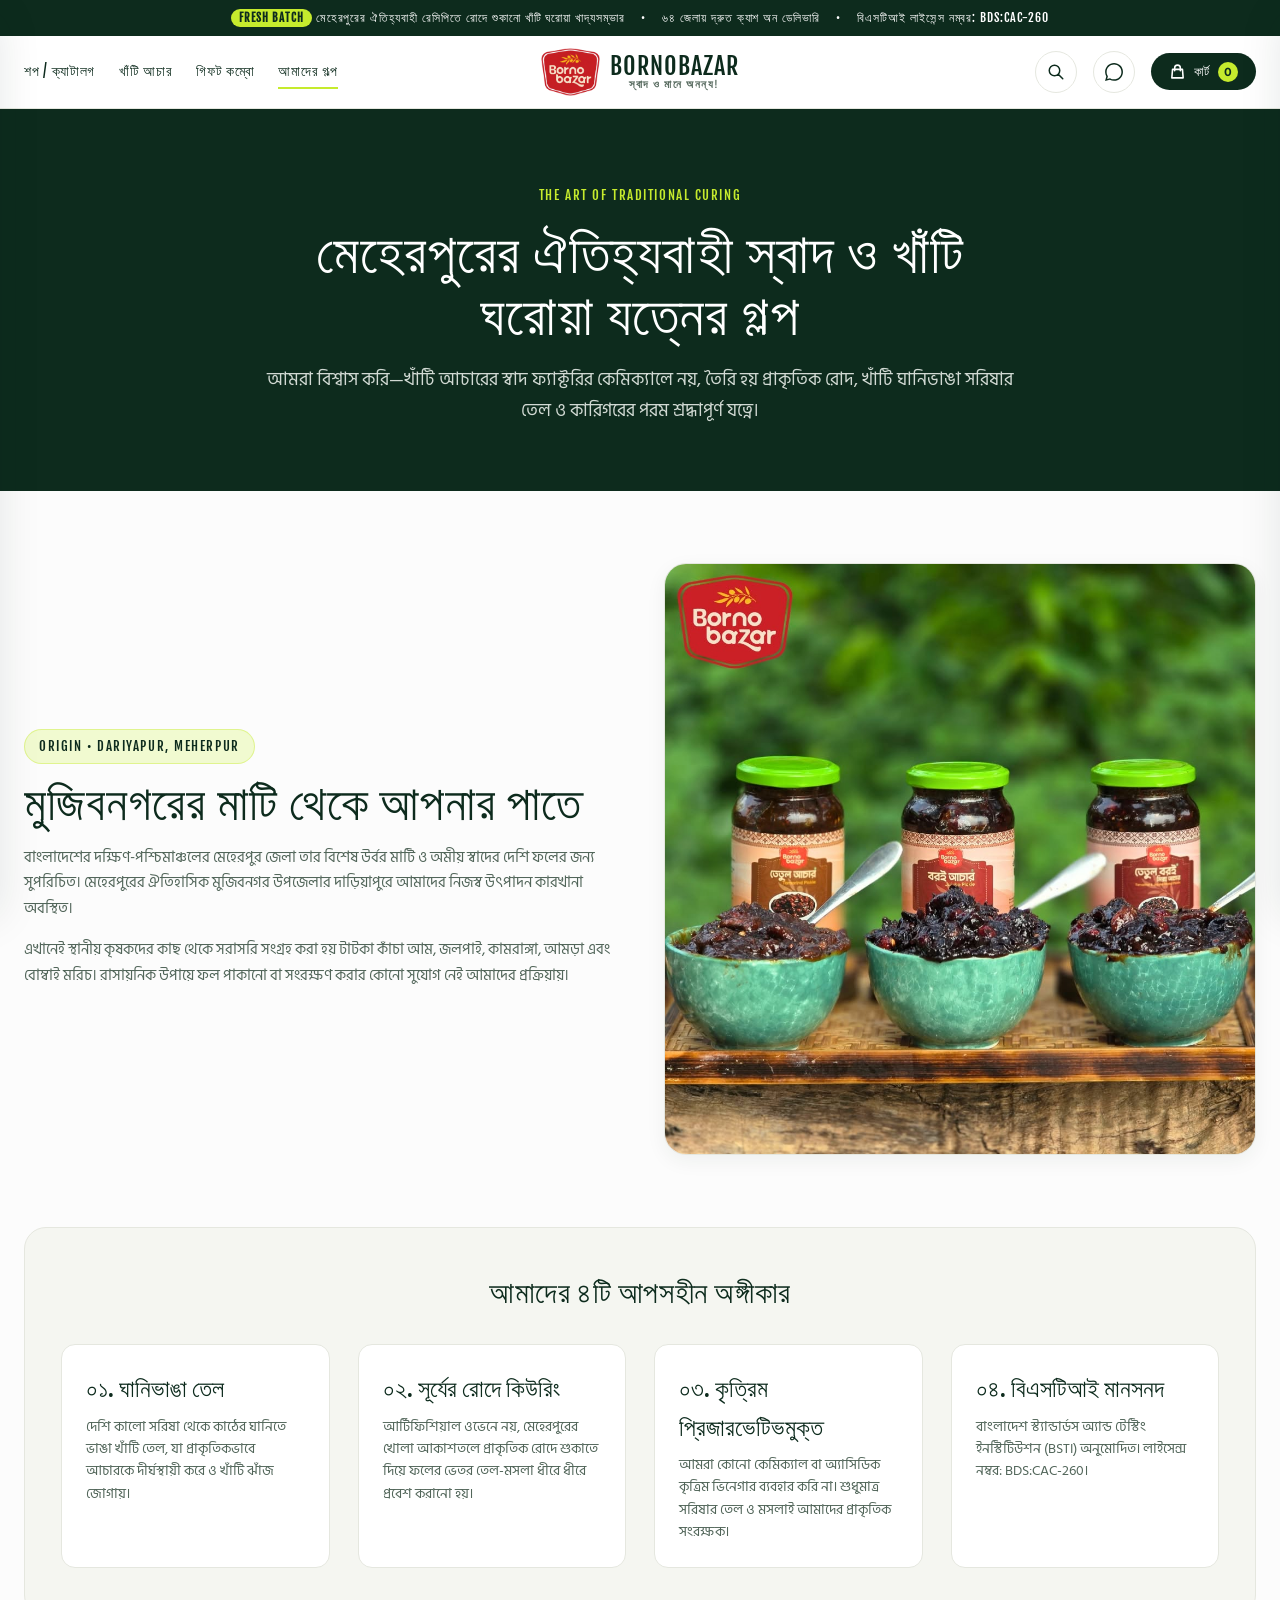
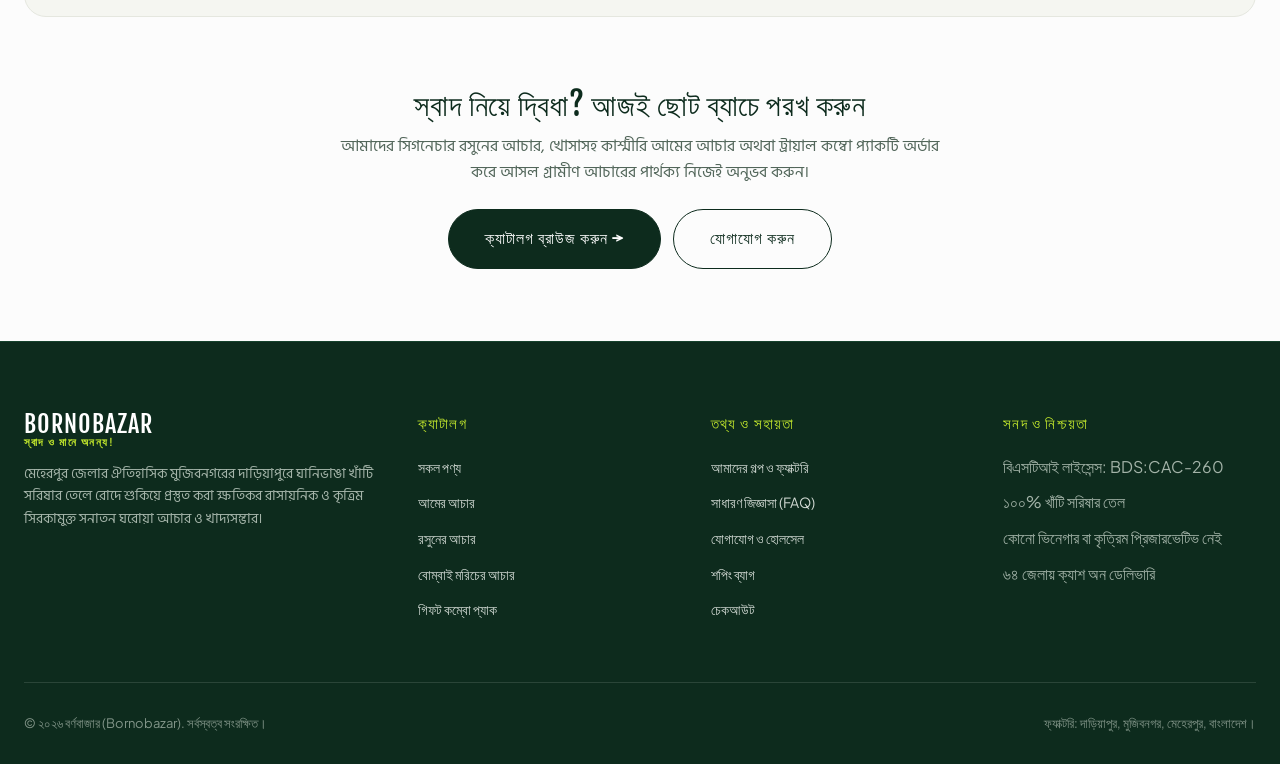
==== about.html @ 0d272511 "Initial release of Bornobazar Minimalist Luxury Brand (Fishtown Pickles aesthetic)" ====
<!DOCTYPE html>
<html lang="bn-BD">
<head>
  <meta charset="UTF-8">
  <meta name="viewport" content="width=device-width, initial-scale=1.0, viewport-fit=cover">
  <title>আমাদের গল্প ও ফ্যাক্টরি — BORNOBAZAR (বর্ণবাজার) Minimal</title>
  <meta name="description" content="মেহেরপুর জেলার ঐতিহাসিক দাড়িয়াপুরে ঘানিভাঙা খাঁটি সরিষার তেলে রোদে শুকানো ঐতিহ্যবাহী ঘরোয়া আচার ও খাদ্যসম্ভার তৈরির গল্প।">
  <link rel="icon" href="Logo/bornobazar-logo.png" type="image/png">
  <link rel="stylesheet" href="css/minimal.css?v=1.0">
</head>
<body>

  <!-- Top Announcement Bar -->
  <div class="bb-announcement">
    <div class="bb-container bb-announcement-inner">
      <span><span class="bb-announcement-badge">FRESH BATCH</span> মেহেরপুরের ঐতিহ্যবাহী রেসিপিতে রোদে শুকানো খাঁটি ঘরোয়া খাদ্যসম্ভার</span>
      <span>&bull;</span>
      <span>৬৪ জেলায় দ্রুত ক্যাশ অন ডেলিভারি</span>
      <span>&bull;</span>
      <span>বিএসটিআই লাইসেন্স নম্বর: BDS:CAC-260</span>
    </div>
  </div>

  <!-- Minimalist Luxury Header -->
  <header class="bb-header">
    <div class="bb-container bb-header-inner">
      <div class="bb-header-left">
        <button type="button" class="bb-header-icon-btn bb-mobile-toggle js-open-mobile-menu" aria-label="মেনু খুলুন">
          <svg width="20" height="20" fill="none" viewBox="0 0 24 24" stroke="currentColor" stroke-width="2"><path stroke-linecap="round" stroke-linejoin="round" d="M4 6h16M4 12h16M4 18h16"/></svg>
        </button>
        <nav class="bb-nav" aria-label="Primary Navigation">
          <a href="shop.html" class="bb-nav-link">শপ / ক্যাটালগ</a>
          <a href="shop.html?cat=আচার" class="bb-nav-link">খাঁটি আচার</a>
          <a href="shop.html?cat=স্পেশাল কম্বো" class="bb-nav-link">গিফট কম্বো</a>
          <a href="about.html" class="bb-nav-link active">আমাদের গল্প</a>
        </nav>
      </div>

      <div class="bb-brand-center">
        <a href="index.html" class="bb-brand-logo" aria-label="বর্ণবাজার হোমপেজ">
          <img src="Logo/bornobazar-logo.png" alt="বর্ণবাজার লোগো">
          <div class="bb-brand-wordmark">
            BORNOBAZAR
            <span>স্বাদ ও মানে অনন্য!</span>
          </div>
        </a>
      </div>

      <div class="bb-header-right">
        <a href="shop.html" class="bb-header-icon-btn" aria-label="সার্চ করুন">
          <svg width="18" height="18" fill="none" viewBox="0 0 24 24" stroke="currentColor" stroke-width="2"><path stroke-linecap="round" stroke-linejoin="round" d="M21 21l-6-6m2-5a7 7 0 11-14 0 7 7 0 0114 0z"/></svg>
        </a>
        <a href="https://wa.me/8801922379382" target="_blank" rel="noopener" class="bb-header-icon-btn" aria-label="হোয়াটসঅ্যাপ সাপোর্ট">
          <svg width="18" height="18" fill="currentColor" viewBox="0 0 24 24"><path d="M.057 24l1.687-6.163c-1.041-1.804-1.588-3.849-1.587-5.946.003-6.556 5.338-11.891 11.893-11.891 3.181.001 6.167 1.24 8.413 3.488 2.245 2.248 3.481 5.236 3.48 8.414-.003 6.557-5.338 11.892-11.893 11.892-1.99-.001-3.951-.5-5.688-1.448l-6.305 1.654zm6.597-3.807c1.676.995 3.276 1.591 5.392 1.592 5.448 0 9.886-4.434 9.889-9.885.002-5.462-4.415-9.89-9.881-9.892-5.452 0-9.887 4.434-9.889 9.884-.001 2.225.651 3.891 1.746 5.634l-.999 3.648 3.742-.981z"/></svg>
        </a>
        <button type="button" class="bb-cart-pill-btn js-open-cart" aria-label="শপিং ব্যাগ">
          <svg width="17" height="17" fill="none" viewBox="0 0 24 24" stroke="currentColor" stroke-width="2.2"><path stroke-linecap="round" stroke-linejoin="round" d="M16 11V7a4 4 0 00-8 0v4M5 9h14l1 12H4L5 9z"/></svg>
          <span>কার্ট</span>
          <span class="bb-cart-count-badge">0</span>
        </button>
      </div>
    </div>
  </header>

  <!-- Editorial Hero Section -->
  <section style="background: var(--bb-forest); color: #FFFFFF; padding: 72px 0 64px;">
    <div class="bb-container" style="max-width: 800px; text-align: center;">
      <span style="font-family: var(--font-display); font-size: 13px; color: var(--bb-lime); letter-spacing: 0.12em; text-transform: uppercase;">
        THE ART OF TRADITIONAL CURING
      </span>
      <h1 class="h1" style="color: #FFFFFF; margin: 16px 0 20px; font-size: clamp(34px, 5vw, 56px);">
        মেহেরপুরের ঐতিহ্যবাহী স্বাদ ও খাঁটি ঘরোয়া যত্নের গল্প
      </h1>
      <p style="font-family: var(--font-bn); font-size: 18px; line-height: 1.7; color: #D1D9D3;">
        আমরা বিশ্বাস করি—খাঁটি আচারের স্বাদ ফ্যাক্টরির কেমিক্যালে নয়, তৈরি হয় প্রাকৃতিক রোদ, খাঁটি ঘানিভাঙা সরিষার তেল ও কারিগরের পরম শ্রদ্ধাপূর্ণ যত্নে।
      </p>
    </div>
  </section>

  <!-- Story Bento Section -->
  <section style="padding: 72px 0;">
    <div class="bb-container">
      
      <div style="display: grid; grid-template-columns: 1fr 1fr; gap: 48px; align-items: center; margin-bottom: 72px;" class="bb-about-grid">
        <div>
          <span class="section-label">ORIGIN &bull; DARIYAPUR, MEHERPUR</span>
          <h2 class="h2" style="margin-bottom: 16px;">মুজিবনগরের মাটি থেকে আপনার পাতে</h2>
          <p style="font-family: var(--font-bn); font-size: 15px; color: var(--bb-text-muted); line-height: 1.7; margin-bottom: 16px;">
            বাংলাদেশের দক্ষিণ-পশ্চিমাঞ্চলের মেহেরপুর জেলা তার বিশেষ উর্বর মাটি ও অমীয় স্বাদের দেশি ফলের জন্য সুপরিচিত। মেহেরপুরের ঐতিহাসিক মুজিবনগর উপজেলার দাড়িয়াপুরে আমাদের নিজস্ব উৎপাদন কারখানা অবস্থিত।
          </p>
          <p style="font-family: var(--font-bn); font-size: 15px; color: var(--bb-text-muted); line-height: 1.7;">
            এখানেই স্থানীয় কৃষকদের কাছ থেকে সরাসরি সংগ্রহ করা হয় টাটকা কাঁচা আম, জলপাই, কামরাঙ্গা, আমড়া এবং বোম্বাই মরিচ। রাসায়নিক উপায়ে ফল পাকানো বা সংরক্ষণ করার কোনো সুযোগ নেই আমাদের প্রক্রিয়ায়।
          </p>
        </div>
        <div>
          <img src="All images/724500930_995387276435925_6032589404291467890_n.jpg" alt="বর্ণবাজার আচার প্যাকেজিং" style="width: 100%; border-radius: var(--radius-card); border: 1px solid var(--bb-border); box-shadow: var(--shadow-md);">
        </div>
      </div>

      <!-- Core Pillars of Quality -->
      <div style="background: var(--bb-surface-muted); border: 1px solid var(--bb-border); border-radius: var(--radius-card); padding: 48px 36px; margin-bottom: 72px;">
        <h2 class="h3" style="text-align: center; margin-bottom: 36px;">আমাদের ৪টি আপসহীন অঙ্গীকার</h2>
        
        <div style="display: grid; grid-template-columns: repeat(auto-fit, minmax(220px, 1fr)); gap: 28px;">
          <div style="background: #FFFFFF; border: 1px solid var(--bb-border); border-radius: var(--radius-md); padding: 24px;">
            <div style="font-family: var(--font-display); font-size: 24px; color: var(--bb-forest); margin-bottom: 8px;">০১. ঘানিভাঙা তেল</div>
            <p style="font-family: var(--font-bn); font-size: 14px; color: var(--bb-text-muted); line-height: 1.6;">দেশি কালো সরিষা থেকে কাঠের ঘানিতে ভাঙা খাঁটি তেল, যা প্রাকৃতিকভাবে আচারকে দীর্ঘস্থায়ী করে ও খাঁটি ঝাঁজ জোগায়।</p>
          </div>

          <div style="background: #FFFFFF; border: 1px solid var(--bb-border); border-radius: var(--radius-md); padding: 24px;">
            <div style="font-family: var(--font-display); font-size: 24px; color: var(--bb-forest); margin-bottom: 8px;">০২. সূর্যের রোদে কিউরিং</div>
            <p style="font-family: var(--font-bn); font-size: 14px; color: var(--bb-text-muted); line-height: 1.6;">আর্টিফিশিয়াল ওভেনে নয়, মেহেরপুরের খোলা আকাশতলে প্রাকৃতিক রোদে শুকাতে দিয়ে ফলের ভেতর তেল-মসলা ধীরে ধীরে প্রবেশ করানো হয়।</p>
          </div>

          <div style="background: #FFFFFF; border: 1px solid var(--bb-border); border-radius: var(--radius-md); padding: 24px;">
            <div style="font-family: var(--font-display); font-size: 24px; color: var(--bb-forest); margin-bottom: 8px;">০৩. কৃত্রিম প্রিজারভেটিভমুক্ত</div>
            <p style="font-family: var(--font-bn); font-size: 14px; color: var(--bb-text-muted); line-height: 1.6;">আমরা কোনো কেমিক্যাল বা অ্যাসিডিক কৃত্রিম ভিনেগার ব্যবহার করি না। শুধুমাত্র সরিষার তেল ও মসলাই আমাদের প্রাকৃতিক সংরক্ষক।</p>
          </div>

          <div style="background: #FFFFFF; border: 1px solid var(--bb-border); border-radius: var(--radius-md); padding: 24px;">
            <div style="font-family: var(--font-display); font-size: 24px; color: var(--bb-forest); margin-bottom: 8px;">০৪. বিএসটিআই মানসনদ</div>
            <p style="font-family: var(--font-bn); font-size: 14px; color: var(--bb-text-muted); line-height: 1.6;">বাংলাদেশ স্ট্যান্ডার্ডস অ্যান্ড টেস্টিং ইনস্টিটিউশন (BSTI) অনুমোদিত। লাইসেন্স নম্বর: BDS:CAC-260।</p>
          </div>
        </div>
      </div>

      <!-- Factory & Team CTA -->
      <div style="text-align: center; max-width: 600px; margin: 0 auto;">
        <h2 class="h3" style="margin-bottom: 12px;">স্বাদ নিয়ে দ্বিধা? আজই ছোট ব্যাচে পরখ করুন</h2>
        <p style="font-family: var(--font-bn); color: var(--bb-text-muted); font-size: 16px; margin-bottom: 24px;">
          আমাদের সিগনেচার রসুনের আচার, খোসাসহ কাশ্মীরি আমের আচার অথবা ট্রায়াল কম্বো প্যাকটি অর্ডার করে আসল গ্রামীণ আচারের পার্থক্য নিজেই অনুভব করুন।
        </p>
        <div style="display: flex; gap: 12px; justify-content: center; flex-wrap: wrap;">
          <a href="shop.html" class="btn-pill btn-forest btn-lg">ক্যাটালগ ব্রাউজ করুন &rarr;</a>
          <a href="contact.html" class="btn-pill btn-outline btn-lg">যোগাযোগ করুন</a>
        </div>
      </div>

    </div>
  </section>

  <!-- Footer -->
  <footer class="bb-footer">
    <div class="bb-container">
      <div class="bb-footer-grid">
        <div class="bb-footer-brand">
          <div class="bb-brand-wordmark" style="font-size: 24px; color: #FFFFFF;">
            BORNOBAZAR
            <span style="color: var(--bb-lime);">স্বাদ ও মানে অনন্য!</span>
          </div>
          <p class="bb-footer-desc">
            মেহেরপুর জেলার ঐতিহাসিক মুজিবনগরের দাড়িয়াপুরে ঘানিভাঙা খাঁটি সরিষার তেলে রোদে শুকিয়ে প্রস্তুত করা ক্ষতিকর রাসায়নিক ও কৃত্রিম সিরকামুক্ত সনাতন ঘরোয়া আচার ও খাদ্যসম্ভার।
          </p>
        </div>

        <div>
          <div class="bb-footer-col-title">ক্যাটালগ</div>
          <ul class="bb-footer-links">
            <li><a href="shop.html">সকল পণ্য</a></li>
            <li><a href="shop.html?cat=আচার">আমের আচার</a></li>
            <li><a href="shop.html?cat=আচার">রসুনের আচার</a></li>
            <li><a href="shop.html?cat=আচার">বোম্বাই মরিচের আচার</a></li>
            <li><a href="shop.html?cat=স্পেশাল কম্বো">গিফট কম্বো প্যাক</a></li>
          </ul>
        </div>

        <div>
          <div class="bb-footer-col-title">তথ্য ও সহায়তা</div>
          <ul class="bb-footer-links">
            <li><a href="about.html">আমাদের গল্প ও ফ্যাক্টরি</a></li>
            <li><a href="faq.html">সাধারণ জিজ্ঞাসা (FAQ)</a></li>
            <li><a href="contact.html">যোগাযোগ ও হোলসেল</a></li>
            <li><a href="cart.html">শপিং ব্যাগ</a></li>
            <li><a href="checkout.html">চেকআউট</a></li>
          </ul>
        </div>

        <div>
          <div class="bb-footer-col-title">সনদ ও নিশ্চয়তা</div>
          <ul class="bb-footer-links">
            <li><span style="color: #A3B3A8;">বিএসটিআই লাইসেন্স: BDS:CAC-260</span></li>
            <li><span style="color: #A3B3A8;">১০০% খাঁটি সরিষার তেল</span></li>
            <li><span style="color: #A3B3A8;">কোনো ভিনেগার বা কৃত্রিম প্রিজারভেটিভ নেই</span></li>
            <li><span style="color: #A3B3A8;">৬৪ জেলায় ক্যাশ অন ডেলিভারি</span></li>
          </ul>
        </div>
      </div>

      <div class="bb-footer-bottom">
        <div>&copy; ২০২৬ বর্ণবাজার (Bornobazar). সর্বস্বত্ব সংরক্ষিত।</div>
        <div>ফ্যাক্টরি: দাড়িয়াপুর, মুজিবনগর, মেহেরপুর, বাংলাদেশ।</div>
      </div>
    </div>
  </footer>

  <!-- Slide-In Cart Drawer & Backdrop -->
  <div class="bb-drawer-backdrop" id="drawer-backdrop"></div>
  <aside class="bb-cart-drawer" id="cart-drawer" aria-label="Shopping Cart Drawer">
    <div class="bb-drawer-header">
      <div class="bb-drawer-title">আপনার শপিং ব্যাগ</div>
      <button type="button" class="bb-drawer-close js-close-cart" aria-label="ব্যাগ বন্ধ করুন">
        <svg width="18" height="18" fill="none" viewBox="0 0 24 24" stroke="currentColor" stroke-width="2"><path stroke-linecap="round" stroke-linejoin="round" d="M6 18L18 6M6 6l12 12"/></svg>
      </button>
    </div>
    <div class="bb-drawer-free-shipping">
      <div id="drawer-free-ship-text">আর মাত্র <strong>৳৯৯৯</strong> টাকার অর্ডার করলেই <strong>ফ্রি ডেলিভারি</strong>!</div>
      <div class="bb-free-ship-bar">
        <div class="bb-free-ship-fill" id="drawer-free-ship-fill"></div>
      </div>
    </div>
    <div class="bb-drawer-body" id="cart-drawer-body"></div>
    <div class="bb-drawer-footer">
      <div class="bb-drawer-subtotal-row">
        <span class="bb-drawer-subtotal-label">সাবটোটাল</span>
        <span class="bb-drawer-subtotal-val" id="drawer-subtotal-val">৳০</span>
      </div>
      <div style="display: flex; gap: 8px;">
        <a href="cart.html" class="btn-pill btn-outline btn-full" style="padding: 12px 14px; font-size: 13px;">কার্ট পেজ</a>
        <a href="checkout.html" class="btn-pill btn-lime btn-full" style="padding: 12px 14px; font-size: 13px;">চেকআউট করুন &rarr;</a>
      </div>
    </div>
  </aside>

  <!-- Mobile Navigation Drawer -->
  <aside class="bb-cart-drawer" id="mobile-drawer" style="left: 0; right: auto; transform: translateX(-100%);">
    <div class="bb-drawer-header">
      <div class="bb-brand-wordmark" style="font-size: 20px;">BORNOBAZAR</div>
      <button type="button" class="bb-drawer-close js-close-mobile-menu" aria-label="মেনু বন্ধ করুন">
        <svg width="18" height="18" fill="none" viewBox="0 0 24 24" stroke="currentColor" stroke-width="2"><path stroke-linecap="round" stroke-linejoin="round" d="M6 18L18 6M6 6l12 12"/></svg>
      </button>
    </div>
    <div style="padding: 24px; display: flex; flex-direction: column; gap: 18px;">
      <a href="index.html" class="bb-nav-link" style="font-size: 16px;">হোমপেজ</a>
      <a href="shop.html" class="bb-nav-link" style="font-size: 16px;">সকল পণ্য (ক্যাটালগ)</a>
      <a href="shop.html?cat=আচার" class="bb-nav-link" style="font-size: 16px;">ঐতিহ্যবাহী আচার</a>
      <a href="shop.html?cat=স্পেশাল কম্বো" class="bb-nav-link" style="font-size: 16px;">গিফট কম্বো প্যাক</a>
      <a href="shop.html?cat=শুটকি ভর্তা" class="bb-nav-link" style="font-size: 16px;">শুটকি ভর্তা</a>
      <a href="about.html" class="bb-nav-link" style="font-size: 16px; font-weight: 700; color: var(--bb-forest);">আমাদের গল্প ও ফ্যাক্টরি</a>
      <a href="faq.html" class="bb-nav-link" style="font-size: 16px;">সাধারণ জিজ্ঞাসা (FAQ)</a>
      <a href="contact.html" class="bb-nav-link" style="font-size: 16px;">যোগাযোগ ও হোলসেল</a>
    </div>
  </aside>

  <!-- Core Scripts -->
  <script src="data/products-data.js?v=1.0"></script>
  <script src="js/minimal.js?v=1.0"></script>
</body>
</html>
---- css/minimal.css ----
/* ==========================================================================
   BORNOBAZAR (বর্ণবাজার) — FISHTOWN MINIMALIST DESIGN SYSTEM
   Artisanal Craft Pickle Aesthetic • High-End • Minimalist • Zero-Clutter
   ========================================================================== */

@import url('https://fonts.googleapis.com/css2?family=Fjalla+One&family=Hind+Siliguri:wght@400;500;600;700&family=Plus+Jakarta+Sans:ital,wght@0,400;0,500;0,600;0,700;0,800;1,400&display=swap');

:root {
  /* Fishtown Luxury Color Palette */
  --bb-forest: #0D2B1D;         /* Deep Forest Spruce Green (Primary) */
  --bb-forest-light: #16422D;   /* Hover State */
  --bb-forest-dark: #071910;    /* Ultra Deep Obsidian Green */
  --bb-lime: #C6EB2D;           /* Fishtown Signature Electric Brine Lime */
  --bb-lime-hover: #B5D920;     /* Lime Hover */
  --bb-lime-soft: #F1FAD0;      /* Subtle Lime Tint for Badges */
  
  --bb-canvas: #FCFCFC;         /* Crisp Canvas Off-White */
  --bb-surface: #FFFFFF;        /* Pure White Card Surface */
  --bb-surface-muted: #F5F6F1;  /* Warm Linen Section Background */
  --bb-border: #E5E7DF;         /* Crisp Hairline Border */
  --bb-border-strong: #0D2B1D;  /* Solid High-Contrast Border */
  
  --bb-text-main: #0D2B1D;      /* Deep Forest Black Text */
  --bb-text-muted: #52665A;     /* Refined Sage Charcoal */
  --bb-text-light: #819488;     /* Light Muted */
  
  /* Typography Tokens */
  --font-display: 'Fjalla One', 'Oswald', sans-serif;
  --font-body: 'Plus Jakarta Sans', -apple-system, BlinkMacSystemFont, sans-serif;
  --font-bn: 'Hind Siliguri', 'Plus Jakarta Sans', sans-serif;
  
  /* Geometry & Radii */
  --radius-pill: 999px;
  --radius-card: 22px;
  --radius-md: 14px;
  --radius-sm: 8px;
  
  /* Shadows */
  --shadow-sm: 0 2px 8px rgba(13, 43, 29, 0.04);
  --shadow-md: 0 6px 20px rgba(13, 43, 29, 0.06);
  --shadow-lg: 0 16px 40px rgba(13, 43, 29, 0.10);
  
  --container-max: 1280px;
}

/* ==========================================================================
   BASE & RESET
   ========================================================================== */
*, *::before, *::after {
  box-sizing: border-box;
  margin: 0;
  padding: 0;
}

html {
  font-size: 16px;
  scroll-behavior: smooth;
  -webkit-text-size-adjust: 100%;
}

body {
  font-family: var(--font-body);
  background-color: var(--bb-canvas);
  color: var(--bb-text-main);
  line-height: 1.6;
  -webkit-font-smoothing: antialiased;
  -moz-osx-font-smoothing: grayscale;
  overflow-x: hidden;
}

a {
  color: inherit;
  text-decoration: none;
  transition: color 0.2s ease, opacity 0.2s ease;
}

img {
  max-width: 100%;
  height: auto;
  display: block;
}

button, input, select, textarea {
  font: inherit;
}

button {
  cursor: pointer;
  border: none;
  background: none;
}

.bb-container {
  width: 100%;
  max-width: var(--container-max);
  margin-left: auto;
  margin-right: auto;
  padding-left: 24px;
  padding-right: 24px;
}

@media (max-width: 640px) {
  .bb-container {
    padding-left: 16px;
    padding-right: 16px;
  }
}

/* ==========================================================================
   TYPOGRAPHY
   ========================================================================== */
.font-display {
  font-family: var(--font-display);
  text-transform: uppercase;
  letter-spacing: 0.03em;
  line-height: 1.05;
}

.font-bn {
  font-family: var(--font-bn);
}

h1, h2, h3, h4, .h1, .h2, .h3, .h4 {
  font-family: var(--font-display);
  text-transform: uppercase;
  color: var(--bb-forest);
  letter-spacing: 0.02em;
  font-weight: 400;
  line-height: 1.1;
}

h1, .h1 { font-size: clamp(2.5rem, 6vw, 4.25rem); }
h2, .h2 { font-size: clamp(2rem, 4.5vw, 3rem); }
h3, .h3 { font-size: clamp(1.4rem, 2.5vw, 1.85rem); }
h4, .h4 { font-size: 1.15rem; }

.section-label {
  display: inline-flex;
  align-items: center;
  gap: 8px;
  font-family: var(--font-display);
  font-size: 13px;
  text-transform: uppercase;
  letter-spacing: 0.12em;
  color: var(--bb-forest);
  background: var(--bb-lime-soft);
  padding: 6px 14px;
  border-radius: var(--radius-pill);
  margin-bottom: 12px;
  border: 1px solid rgba(198, 235, 45, 0.4);
}

.section-header-wrap {
  text-align: center;
  max-width: 680px;
  margin: 0 auto 48px;
}

.section-subtitle {
  font-size: 1.05rem;
  color: var(--bb-text-muted);
  margin-top: 10px;
  font-family: var(--font-bn);
}

/* ==========================================================================
   PILL BUTTONS (FISHTOWN SIGNATURE)
   ========================================================================== */
.btn-pill {
  display: inline-flex;
  align-items: center;
  justify-content: center;
  gap: 8px;
  padding: 13px 28px;
  font-family: var(--font-display);
  font-size: 14px;
  text-transform: uppercase;
  letter-spacing: 0.06em;
  border-radius: var(--radius-pill);
  font-weight: 400;
  transition: all 0.22s cubic-bezier(0.16, 1, 0.3, 1);
  text-align: center;
  white-space: nowrap;
}

.btn-forest {
  background-color: var(--bb-forest);
  color: #FFFFFF;
  border: 1px solid var(--bb-forest);
}

.btn-forest:hover {
  background-color: var(--bb-lime);
  color: var(--bb-forest);
  border-color: var(--bb-lime);
  transform: translateY(-2px);
}

.btn-lime {
  background-color: var(--bb-lime);
  color: var(--bb-forest);
  border: 1px solid var(--bb-lime);
  font-weight: 700;
}

.btn-lime:hover {
  background-color: var(--bb-forest);
  color: #FFFFFF;
  border-color: var(--bb-forest);
  transform: translateY(-2px);
}

.btn-outline {
  background-color: transparent;
  color: var(--bb-forest);
  border: 1.5px solid var(--bb-forest);
}

.btn-outline:hover {
  background-color: var(--bb-forest);
  color: #FFFFFF;
  transform: translateY(-2px);
}

.btn-sm {
  padding: 9px 18px;
  font-size: 12px;
}

.btn-lg {
  padding: 16px 36px;
  font-size: 16px;
}

.btn-full {
  width: 100%;
}

/* ==========================================================================
   TOP ANNOUNCEMENT BAR
   ========================================================================== */
.bb-announcement {
  background-color: var(--bb-forest);
  color: #FFFFFF;
  padding: 8px 16px;
  font-size: 12px;
  font-family: var(--font-display);
  text-transform: uppercase;
  letter-spacing: 0.08em;
  overflow: hidden;
}

.bb-announcement-inner {
  display: flex;
  align-items: center;
  justify-content: center;
  gap: 16px;
  flex-wrap: wrap;
  text-align: center;
}

.bb-announcement-badge {
  background: var(--bb-lime);
  color: var(--bb-forest);
  padding: 2px 8px;
  border-radius: var(--radius-pill);
  font-weight: 700;
  font-size: 11px;
}

/* ==========================================================================
   MINIMALIST HEADER & NAVIGATION
   ========================================================================== */
.bb-header {
  position: sticky;
  top: 0;
  background-color: rgba(255, 255, 255, 0.95);
  backdrop-filter: blur(12px);
  -webkit-backdrop-filter: blur(12px);
  border-bottom: 1px solid var(--bb-border);
  z-index: 990;
  transition: all 0.25s ease;
}

.bb-header-inner {
  display: flex;
  align-items: center;
  justify-content: space-between;
  height: 72px;
}

.bb-header-left {
  display: flex;
  align-items: center;
  gap: 28px;
  flex: 1;
}

.bb-nav {
  display: flex;
  align-items: center;
  gap: 24px;
}

.bb-nav-link {
  font-family: var(--font-display);
  font-size: 14px;
  text-transform: uppercase;
  letter-spacing: 0.05em;
  color: var(--bb-forest);
  font-weight: 400;
  position: relative;
  padding: 6px 0;
}

.bb-nav-link::after {
  content: '';
  position: absolute;
  bottom: 0;
  left: 0;
  width: 0;
  height: 2px;
  background-color: var(--bb-lime);
  transition: width 0.2s ease;
}

.bb-nav-link:hover::after,
.bb-nav-link.active::after {
  width: 100%;
}

.bb-brand-center {
  display: flex;
  align-items: center;
  justify-content: center;
  flex: 1;
  text-align: center;
}

.bb-brand-logo {
  display: inline-flex;
  align-items: center;
  gap: 10px;
}

.bb-brand-logo img {
  height: 48px;
  width: auto;
  object-fit: contain;
}

.bb-brand-wordmark {
  font-family: var(--font-display);
  font-size: 24px;
  text-transform: uppercase;
  letter-spacing: 0.04em;
  color: var(--bb-forest);
  line-height: 1;
}

.bb-brand-wordmark span {
  display: block;
  font-size: 11px;
  font-family: var(--font-body);
  letter-spacing: 0.14em;
  color: var(--bb-text-muted);
  font-weight: 600;
}

.bb-header-right {
  display: flex;
  align-items: center;
  justify-content: flex-end;
  gap: 16px;
  flex: 1;
}

.bb-header-icon-btn {
  display: inline-flex;
  align-items: center;
  justify-content: center;
  width: 42px;
  height: 42px;
  border-radius: var(--radius-pill);
  border: 1px solid var(--bb-border);
  color: var(--bb-forest);
  transition: all 0.2s ease;
  background: var(--bb-surface);
}

.bb-header-icon-btn:hover {
  background: var(--bb-surface-muted);
  border-color: var(--bb-forest);
}

.bb-cart-pill-btn {
  display: inline-flex;
  align-items: center;
  gap: 8px;
  background-color: var(--bb-forest);
  color: #FFFFFF;
  padding: 8px 18px;
  border-radius: var(--radius-pill);
  font-family: var(--font-display);
  font-size: 13px;
  text-transform: uppercase;
  letter-spacing: 0.05em;
  transition: all 0.2s ease;
}

.bb-cart-pill-btn:hover {
  background-color: var(--bb-lime);
  color: var(--bb-forest);
}

.bb-cart-count-badge {
  background-color: var(--bb-lime);
  color: var(--bb-forest);
  width: 20px;
  height: 20px;
  border-radius: 50%;
  display: inline-flex;
  align-items: center;
  justify-content: center;
  font-size: 11px;
  font-weight: 800;
  font-family: var(--font-body);
}

.bb-cart-pill-btn:hover .bb-cart-count-badge {
  background-color: var(--bb-forest);
  color: #FFFFFF;
}

.bb-mobile-toggle {
  display: none;
}

@media (max-width: 900px) {
  .bb-nav {
    display: none;
  }
  .bb-mobile-toggle {
    display: inline-flex;
  }
  .bb-brand-center {
    justify-content: flex-start;
    flex: 2;
  }
}

/* ==========================================================================
   HERO SECTION (FISHTOWN EDITORIAL)
   ========================================================================== */
.bb-hero {
  padding: 60px 0 80px;
  background-color: var(--bb-canvas);
  position: relative;
  border-bottom: 1px solid var(--bb-border);
}

.bb-hero-grid {
  display: grid;
  grid-template-columns: 1.15fr 0.85fr;
  gap: 48px;
  align-items: center;
}

.bb-hero-tagline {
  display: inline-flex;
  align-items: center;
  gap: 8px;
  font-family: var(--font-display);
  font-size: 13px;
  text-transform: uppercase;
  letter-spacing: 0.1em;
  color: var(--bb-forest);
  background: var(--bb-lime);
  padding: 6px 14px;
  border-radius: var(--radius-pill);
  margin-bottom: 20px;
  font-weight: 700;
}

.bb-hero-title {
  margin-bottom: 20px;
  line-height: 1.02;
}

.bb-hero-desc {
  font-size: 1.15rem;
  color: var(--bb-text-muted);
  font-family: var(--font-bn);
  line-height: 1.65;
  margin-bottom: 32px;
  max-width: 540px;
}

.bb-hero-ctas {
  display: flex;
  align-items: center;
  gap: 14px;
  flex-wrap: wrap;
  margin-bottom: 32px;
}

.bb-hero-proof {
  display: flex;
  align-items: center;
  gap: 20px;
  padding-top: 24px;
  border-top: 1px solid var(--bb-border);
}

.bb-hero-proof-item {
  display: flex;
  align-items: center;
  gap: 8px;
  font-size: 13px;
  font-weight: 600;
  color: var(--bb-forest);
}

.bb-hero-proof-item svg {
  color: #15803D;
  flex-shrink: 0;
}

.bb-hero-visual {
  position: relative;
}

.bb-hero-card {
  background: var(--bb-surface-muted);
  border-radius: 28px;
  padding: 36px;
  text-align: center;
  border: 1px solid var(--bb-border);
  position: relative;
  overflow: hidden;
}

.bb-hero-card img {
  max-height: 440px;
  width: auto;
  margin: 0 auto;
  object-fit: contain;
  filter: drop-shadow(0 20px 30px rgba(13, 43, 29, 0.15));
  transition: transform 0.35s ease;
}

.bb-hero-card:hover img {
  transform: scale(1.03);
}

.bb-hero-float-badge {
  position: absolute;
  bottom: 24px;
  left: 24px;
  background: #FFFFFF;
  border: 1px solid var(--bb-border);
  border-radius: var(--radius-pill);
  padding: 8px 18px;
  font-family: var(--font-display);
  font-size: 12px;
  text-transform: uppercase;
  color: var(--bb-forest);
  letter-spacing: 0.05em;
  box-shadow: var(--shadow-md);
  display: flex;
  align-items: center;
  gap: 6px;
}

.bb-hero-float-badge .dot {
  width: 8px;
  height: 8px;
  border-radius: 50%;
  background-color: var(--bb-lime);
}

@media (max-width: 900px) {
  .bb-hero-grid {
    grid-template-columns: 1fr;
    gap: 36px;
  }
  .bb-hero {
    padding: 40px 0 60px;
  }
}

/* ==========================================================================
   BRAND PILLARS (THE 4 CRITICAL VALUES)
   ========================================================================== */
.bb-pillars {
  padding: 48px 0;
  background-color: #FFFFFF;
  border-bottom: 1px solid var(--bb-border);
}

.bb-pillars-grid {
  display: grid;
  grid-template-columns: repeat(4, 1fr);
  gap: 24px;
}

.bb-pillar-card {
  padding: 24px 20px;
  border-radius: var(--radius-card);
  background: var(--bb-surface-muted);
  border: 1px solid var(--bb-border);
  transition: all 0.25s ease;
}

.bb-pillar-card:hover {
  border-color: var(--bb-forest);
  transform: translateY(-3px);
  box-shadow: var(--shadow-sm);
}

.bb-pillar-icon {
  width: 44px;
  height: 44px;
  border-radius: var(--radius-pill);
  background: var(--bb-lime);
  color: var(--bb-forest);
  display: inline-flex;
  align-items: center;
  justify-content: center;
  margin-bottom: 14px;
}

.bb-pillar-title {
  font-family: var(--font-display);
  font-size: 17px;
  text-transform: uppercase;
  color: var(--bb-forest);
  margin-bottom: 6px;
  letter-spacing: 0.03em;
}

.bb-pillar-desc {
  font-size: 13.5px;
  color: var(--bb-text-muted);
  font-family: var(--font-bn);
  line-height: 1.5;
}

@media (max-width: 992px) {
  .bb-pillars-grid {
    grid-template-columns: repeat(2, 1fr);
    gap: 16px;
  }
}

@media (max-width: 560px) {
  .bb-pillars-grid {
    grid-template-columns: 1fr;
    gap: 12px;
  }
}

/* ==========================================================================
   PRODUCT CATALOG & MINIMAL FILTER BAR
   ========================================================================== */
.bb-products-section {
  padding: 80px 0;
  background-color: var(--bb-canvas);
}

.bb-filter-bar {
  display: flex;
  align-items: center;
  justify-content: center;
  gap: 10px;
  flex-wrap: wrap;
  margin-bottom: 40px;
}

.bb-filter-pill {
  padding: 9px 22px;
  border-radius: var(--radius-pill);
  font-family: var(--font-display);
  font-size: 13px;
  text-transform: uppercase;
  letter-spacing: 0.05em;
  background: #FFFFFF;
  border: 1.5px solid var(--bb-border);
  color: var(--bb-forest);
  transition: all 0.2s ease;
  cursor: pointer;
}

.bb-filter-pill:hover,
.bb-filter-pill.active {
  background: var(--bb-forest);
  color: #FFFFFF;
  border-color: var(--bb-forest);
}

.bb-products-grid {
  display: grid;
  grid-template-columns: repeat(4, 1fr);
  gap: 24px;
}

@media (max-width: 1100px) {
  .bb-products-grid {
    grid-template-columns: repeat(3, 1fr);
  }
}

@media (max-width: 768px) {
  .bb-products-grid {
    grid-template-columns: repeat(2, 1fr);
    gap: 14px;
  }
}

@media (max-width: 480px) {
  .bb-products-grid {
    grid-template-columns: 1fr;
    gap: 16px;
  }
}

/* Minimal Luxury Product Card */
.bb-product-card {
  background: var(--bb-surface);
  border: 1px solid var(--bb-border);
  border-radius: var(--radius-card);
  overflow: hidden;
  display: flex;
  flex-direction: column;
  transition: all 0.28s cubic-bezier(0.16, 1, 0.3, 1);
  position: relative;
}

.bb-product-card:hover {
  transform: translateY(-4px);
  box-shadow: var(--shadow-md);
  border-color: var(--bb-forest);
}

.bb-card-media {
  position: relative;
  background: var(--bb-surface-muted);
  padding: 24px;
  aspect-ratio: 1 / 1;
  display: flex;
  align-items: center;
  justify-content: center;
  overflow: hidden;
}

.bb-card-media img {
  width: 100%;
  height: 100%;
  object-fit: contain;
  transition: transform 0.35s ease;
}

.bb-product-card:hover .bb-card-media img {
  transform: scale(1.05);
}

.bb-card-badge {
  position: absolute;
  top: 14px;
  left: 14px;
  background: var(--bb-lime);
  color: var(--bb-forest);
  font-family: var(--font-display);
  font-size: 11px;
  text-transform: uppercase;
  letter-spacing: 0.06em;
  padding: 4px 10px;
  border-radius: var(--radius-pill);
  font-weight: 700;
  z-index: 2;
}

.bb-card-content {
  padding: 20px;
  display: flex;
  flex-direction: column;
  flex: 1;
}

.bb-card-cat {
  font-size: 12px;
  text-transform: uppercase;
  letter-spacing: 0.08em;
  color: var(--bb-text-light);
  font-family: var(--font-display);
  margin-bottom: 4px;
}

.bb-card-title {
  font-family: var(--font-bn);
  font-size: 1.15rem;
  font-weight: 700;
  color: var(--bb-forest);
  line-height: 1.3;
  margin-bottom: 6px;
  display: -webkit-box;
  -webkit-line-clamp: 1;
  -webkit-box-orient: vertical;
  overflow: hidden;
}

.bb-card-rating {
  display: flex;
  align-items: center;
  gap: 4px;
  font-size: 12px;
  color: var(--bb-text-muted);
  margin-bottom: 12px;
}

.bb-card-rating svg {
  color: #D97706;
}

/* Variant Pills on Card */
.bb-card-variants {
  display: flex;
  align-items: center;
  gap: 6px;
  flex-wrap: wrap;
  margin-bottom: 14px;
}

.bb-card-variant-btn {
  padding: 3px 9px;
  border-radius: var(--radius-pill);
  border: 1px solid var(--bb-border);
  font-size: 12px;
  color: var(--bb-text-muted);
  background: #FFFFFF;
  cursor: pointer;
  transition: all 0.15s ease;
  font-family: var(--font-body);
}

.bb-card-variant-btn:hover,
.bb-card-variant-btn.active {
  background: var(--bb-forest);
  color: #FFFFFF;
  border-color: var(--bb-forest);
  font-weight: 600;
}

.bb-card-footer {
  display: flex;
  align-items: center;
  justify-content: space-between;
  gap: 12px;
  margin-top: auto;
  padding-top: 14px;
  border-top: 1px solid var(--bb-border);
}

.bb-card-price-col {
  display: flex;
  flex-direction: column;
}

.bb-card-price {
  font-family: var(--font-display);
  font-size: 22px;
  color: var(--bb-forest);
  line-height: 1;
}

.bb-card-regular-price {
  font-size: 13px;
  color: var(--bb-text-light);
  text-decoration: line-through;
}

.bb-card-quick-add {
  padding: 8px 16px;
  background-color: var(--bb-lime);
  color: var(--bb-forest);
  border-radius: var(--radius-pill);
  font-family: var(--font-display);
  font-size: 12px;
  text-transform: uppercase;
  letter-spacing: 0.05em;
  font-weight: 700;
  transition: all 0.2s ease;
  display: inline-flex;
  align-items: center;
  gap: 4px;
}

.bb-card-quick-add:hover {
  background-color: var(--bb-forest);
  color: #FFFFFF;
}

/* ==========================================================================
   "PICKLED WITH PURPOSE" EDITORIAL SECTION
   ========================================================================== */
.bb-story-section {
  padding: 90px 0;
  background-color: var(--bb-forest);
  color: #FFFFFF;
  border-top: 1px solid var(--bb-forest-light);
  border-bottom: 1px solid var(--bb-forest-light);
}

.bb-story-grid {
  display: grid;
  grid-template-columns: 1fr 1fr;
  gap: 60px;
  align-items: center;
}

.bb-story-section h2 {
  color: #FFFFFF;
  margin-bottom: 24px;
}

.bb-story-quote {
  font-family: var(--font-bn);
  font-size: 1.35rem;
  font-weight: 600;
  line-height: 1.5;
  color: var(--bb-lime);
  margin-bottom: 20px;
  border-left: 3px solid var(--bb-lime);
  padding-left: 18px;
}

.bb-story-text {
  font-family: var(--font-bn);
  font-size: 1.05rem;
  line-height: 1.7;
  color: #D1D9D3;
  margin-bottom: 30px;
}

.bb-story-stats {
  display: grid;
  grid-template-columns: repeat(3, 1fr);
  gap: 20px;
  padding-top: 24px;
  border-top: 1px solid rgba(255, 255, 255, 0.15);
}

.bb-stat-number {
  font-family: var(--font-display);
  font-size: 2.2rem;
  color: var(--bb-lime);
  line-height: 1;
  margin-bottom: 4px;
}

.bb-stat-label {
  font-size: 12px;
  text-transform: uppercase;
  letter-spacing: 0.08em;
  color: #A3B3A8;
}

.bb-story-image-wrap {
  border-radius: 28px;
  overflow: hidden;
  border: 1px solid rgba(255, 255, 255, 0.15);
  background: var(--bb-forest-light);
}

.bb-story-image-wrap img {
  width: 100%;
  height: 480px;
  object-fit: cover;
}

@media (max-width: 900px) {
  .bb-story-grid {
    grid-template-columns: 1fr;
    gap: 36px;
  }
  .bb-story-image-wrap img {
    height: 320px;
  }
}

/* ==========================================================================
   CURATED BENTO / VARIETY PACKS
   ========================================================================== */
.bb-bento-section {
  padding: 80px 0;
  background-color: var(--bb-surface-muted);
  border-bottom: 1px solid var(--bb-border);
}

.bb-bento-grid {
  display: grid;
  grid-template-columns: repeat(3, 1fr);
  gap: 24px;
}

.bb-bento-tile {
  background: #FFFFFF;
  border-radius: 24px;
  border: 1px solid var(--bb-border);
  padding: 32px 24px;
  display: flex;
  flex-direction: column;
  transition: all 0.25s ease;
  position: relative;
  overflow: hidden;
}

.bb-bento-tile:hover {
  transform: translateY(-4px);
  box-shadow: var(--shadow-md);
  border-color: var(--bb-forest);
}

.bb-bento-badge {
  display: inline-flex;
  align-items: center;
  gap: 6px;
  font-family: var(--font-display);
  font-size: 11px;
  text-transform: uppercase;
  letter-spacing: 0.06em;
  background: var(--bb-lime-soft);
  color: var(--bb-forest);
  padding: 4px 10px;
  border-radius: var(--radius-pill);
  width: fit-content;
  margin-bottom: 16px;
  font-weight: 700;
}

.bb-bento-title {
  font-size: 1.5rem;
  margin-bottom: 8px;
}

.bb-bento-desc {
  font-family: var(--font-bn);
  font-size: 14px;
  color: var(--bb-text-muted);
  margin-bottom: 24px;
  line-height: 1.5;
}

.bb-bento-media {
  height: 200px;
  display: flex;
  align-items: center;
  justify-content: center;
  margin-top: auto;
  margin-bottom: 20px;
}

.bb-bento-media img {
  max-height: 100%;
  object-fit: contain;
  transition: transform 0.3s ease;
}

.bb-bento-tile:hover .bb-bento-media img {
  transform: scale(1.08);
}

@media (max-width: 900px) {
  .bb-bento-grid {
    grid-template-columns: 1fr;
    gap: 16px;
  }
}

/* ==========================================================================
   TESTIMONIALS & REVIEWS PULL-QUOTES
   ========================================================================== */
.bb-reviews-section {
  padding: 80px 0;
  background-color: var(--bb-canvas);
  border-bottom: 1px solid var(--bb-border);
}

.bb-reviews-grid {
  display: grid;
  grid-template-columns: repeat(3, 1fr);
  gap: 24px;
}

.bb-review-card {
  background: #FFFFFF;
  border: 1px solid var(--bb-border);
  border-radius: var(--radius-card);
  padding: 32px 24px;
  display: flex;
  flex-direction: column;
  justify-content: space-between;
}

.bb-review-stars {
  display: flex;
  gap: 4px;
  color: #D97706;
  margin-bottom: 16px;
}

.bb-review-headline {
  font-family: var(--font-display);
  font-size: 18px;
  text-transform: uppercase;
  color: var(--bb-forest);
  margin-bottom: 10px;
}

.bb-review-body {
  font-family: var(--font-bn);
  font-size: 15px;
  color: var(--bb-text-muted);
  line-height: 1.6;
  margin-bottom: 20px;
  font-style: italic;
}

.bb-reviewer {
  display: flex;
  align-items: center;
  justify-content: space-between;
  padding-top: 16px;
  border-top: 1px solid var(--bb-border);
  font-size: 13px;
  font-weight: 700;
  color: var(--bb-forest);
}

.bb-reviewer-verified {
  display: inline-flex;
  align-items: center;
  gap: 4px;
  font-size: 11px;
  color: #15803D;
  font-weight: 600;
}

@media (max-width: 900px) {
  .bb-reviews-grid {
    grid-template-columns: 1fr;
    gap: 16px;
  }
}

/* ==========================================================================
   NEWSLETTER ("GET THE INSIDE CRUNCH")
   ========================================================================== */
.bb-newsletter-section {
  padding: 80px 0;
  background-color: var(--bb-lime);
  color: var(--bb-forest);
  text-align: center;
}

.bb-newsletter-wrap {
  max-width: 640px;
  margin: 0 auto;
}

.bb-newsletter-title {
  color: var(--bb-forest);
  margin-bottom: 12px;
}

.bb-newsletter-desc {
  font-family: var(--font-bn);
  font-size: 1.1rem;
  margin-bottom: 28px;
}

.bb-newsletter-form {
  display: flex;
  align-items: center;
  gap: 8px;
  max-width: 480px;
  margin: 0 auto;
}

.bb-newsletter-input {
  flex: 1;
  padding: 14px 20px;
  border-radius: var(--radius-pill);
  border: 1.5px solid var(--bb-forest);
  background: #FFFFFF;
  color: var(--bb-forest);
  font-size: 14px;
  outline: none;
}

.bb-newsletter-input:focus {
  box-shadow: 0 0 0 3px rgba(13, 43, 29, 0.2);
}

@media (max-width: 520px) {
  .bb-newsletter-form {
    flex-direction: column;
    gap: 10px;
  }
  .bb-newsletter-form .btn-pill {
    width: 100%;
  }
}

/* ==========================================================================
   MINIMALIST EDITORIAL FOOTER
   ========================================================================== */
.bb-footer {
  background-color: var(--bb-forest);
  color: #FFFFFF;
  padding: 70px 0 30px;
  border-top: 1px solid var(--bb-forest-light);
}

.bb-footer-grid {
  display: grid;
  grid-template-columns: 1.4fr 1fr 1fr 1fr;
  gap: 40px;
  margin-bottom: 60px;
}

.bb-footer-brand p {
  font-family: var(--font-bn);
  color: #A3B3A8;
  font-size: 14px;
  margin: 16px 0 20px;
  line-height: 1.6;
}

.bb-footer-col-title {
  font-family: var(--font-display);
  font-size: 15px;
  text-transform: uppercase;
  color: var(--bb-lime);
  letter-spacing: 0.08em;
  margin-bottom: 18px;
}

.bb-footer-links {
  list-style: none;
  display: flex;
  flex-direction: column;
  gap: 10px;
}

.bb-footer-links a {
  color: #D1D9D3;
  font-size: 14px;
  transition: color 0.15s ease;
}

.bb-footer-links a:hover {
  color: var(--bb-lime);
}

.bb-footer-bottom {
  padding-top: 30px;
  border-top: 1px solid rgba(255, 255, 255, 0.12);
  display: flex;
  align-items: center;
  justify-content: space-between;
  font-size: 13px;
  color: #819488;
  flex-wrap: wrap;
  gap: 16px;
}

@media (max-width: 900px) {
  .bb-footer-grid {
    grid-template-columns: 1fr 1fr;
    gap: 32px;
  }
}

@media (max-width: 560px) {
  .bb-footer-grid {
    grid-template-columns: 1fr;
    gap: 28px;
  }
}

/* ==========================================================================
   SLIDE-IN CART DRAWER & BACKDROP
   ========================================================================== */
.bb-drawer-backdrop {
  position: fixed;
  inset: 0;
  background-color: rgba(13, 43, 29, 0.5);
  backdrop-filter: blur(4px);
  -webkit-backdrop-filter: blur(4px);
  z-index: 1000;
  opacity: 0;
  visibility: hidden;
  transition: opacity 0.3s ease, visibility 0.3s ease;
}

.bb-drawer-backdrop.active {
  opacity: 1;
  visibility: visible;
}

.bb-cart-drawer {
  position: fixed;
  top: 0;
  right: 0;
  bottom: 0;
  width: 100%;
  max-width: 440px;
  background-color: #FFFFFF;
  z-index: 1001;
  transform: translateX(100%);
  transition: transform 0.35s cubic-bezier(0.16, 1, 0.3, 1);
  display: flex;
  flex-direction: column;
  box-shadow: var(--shadow-lg);
}

.bb-cart-drawer.active {
  transform: translateX(0);
}

.bb-drawer-header {
  padding: 20px 24px;
  border-bottom: 1px solid var(--bb-border);
  display: flex;
  align-items: center;
  justify-content: space-between;
}

.bb-drawer-title {
  font-family: var(--font-display);
  font-size: 18px;
  text-transform: uppercase;
  color: var(--bb-forest);
  letter-spacing: 0.04em;
}

.bb-drawer-close {
  width: 36px;
  height: 36px;
  border-radius: var(--radius-pill);
  display: inline-flex;
  align-items: center;
  justify-content: center;
  border: 1px solid var(--bb-border);
  color: var(--bb-forest);
  transition: all 0.2s ease;
}

.bb-drawer-close:hover {
  background-color: var(--bb-surface-muted);
}

.bb-drawer-free-shipping {
  padding: 12px 24px;
  background: var(--bb-lime-soft);
  border-bottom: 1px solid var(--bb-border);
  font-size: 13px;
  font-family: var(--font-bn);
  color: var(--bb-forest);
  font-weight: 600;
}

.bb-free-ship-bar {
  height: 6px;
  background: rgba(13, 43, 29, 0.15);
  border-radius: 99px;
  margin-top: 6px;
  overflow: hidden;
}

.bb-free-ship-fill {
  height: 100%;
  background: var(--bb-forest);
  width: 0%;
  transition: width 0.3s ease;
}

.bb-drawer-body {
  padding: 20px 24px;
  flex: 1;
  overflow-y: auto;
  display: flex;
  flex-direction: column;
  gap: 16px;
}

.bb-cart-item {
  display: grid;
  grid-template-columns: 64px 1fr auto;
  gap: 14px;
  align-items: center;
  padding-bottom: 16px;
  border-bottom: 1px solid var(--bb-border);
}

.bb-cart-thumb {
  width: 64px;
  height: 64px;
  border-radius: var(--radius-md);
  background: var(--bb-surface-muted);
  object-fit: contain;
  border: 1px solid var(--bb-border);
}

.bb-cart-item-title {
  font-family: var(--font-bn);
  font-weight: 700;
  font-size: 15px;
  color: var(--bb-forest);
  line-height: 1.25;
}

.bb-cart-item-weight {
  font-size: 12px;
  color: var(--bb-text-muted);
  margin-top: 2px;
}

.bb-cart-qty-ctrl {
  display: inline-flex;
  align-items: center;
  border: 1px solid var(--bb-border);
  border-radius: var(--radius-pill);
  overflow: hidden;
  margin-top: 8px;
}

.bb-cart-qty-btn {
  width: 28px;
  height: 28px;
  display: inline-flex;
  align-items: center;
  justify-content: center;
  font-size: 14px;
  font-weight: 700;
  color: var(--bb-forest);
}

.bb-cart-qty-btn:hover {
  background: var(--bb-surface-muted);
}

.bb-cart-qty-num {
  width: 28px;
  text-align: center;
  font-size: 13px;
  font-weight: 700;
  font-family: var(--font-display);
}

.bb-cart-item-price {
  font-family: var(--font-display);
  font-size: 17px;
  color: var(--bb-forest);
  text-align: right;
}

.bb-drawer-footer {
  padding: 20px 24px calc(20px + env(safe-area-inset-bottom, 0px));
  border-top: 1px solid var(--bb-border);
  background: #FFFFFF;
}

.bb-drawer-subtotal-row {
  display: flex;
  align-items: baseline;
  justify-content: space-between;
  margin-bottom: 16px;
}

.bb-drawer-subtotal-label {
  font-family: var(--font-display);
  font-size: 15px;
  text-transform: uppercase;
  color: var(--bb-text-muted);
}

.bb-drawer-subtotal-val {
  font-family: var(--font-display);
  font-size: 26px;
  color: var(--bb-forest);
}

/* ==========================================================================
   MOBILE STICKY ADD TO CART BAR (PDP)
   ========================================================================== */
.bb-sticky-buy-bar {
  position: fixed;
  bottom: 0;
  left: 0;
  right: 0;
  background-color: #FFFFFF;
  border-top: 1px solid var(--bb-border);
  box-shadow: 0 -4px 20px rgba(13, 43, 29, 0.08);
  padding: 10px 0;
  z-index: 980;
  transform: translateY(110%);
  transition: transform 0.25s ease;
}

.bb-sticky-buy-bar.visible {
  transform: translateY(0);
}

.bb-sticky-buy-inner {
  display: flex;
  align-items: center;
  justify-content: space-between;
  gap: 16px;
}

.bb-sticky-product-meta {
  display: flex;
  align-items: center;
  gap: 12px;
  min-width: 0;
  flex: 1;
}

.bb-sticky-thumb {
  width: 48px;
  height: 48px;
  border-radius: var(--radius-sm);
  object-fit: cover;
  border: 1px solid var(--bb-border);
  flex-shrink: 0;
}

.bb-sticky-meta-info {
  display: flex;
  flex-direction: column;
  min-width: 0;
  overflow: hidden;
}

.bb-sticky-title {
  font-family: var(--font-bn);
  font-size: 15px;
  font-weight: 700;
  color: var(--bb-forest);
  white-space: nowrap;
  overflow: hidden;
  text-overflow: ellipsis;
}

.bb-sticky-price-row {
  display: flex;
  align-items: baseline;
  gap: 6px;
}

.bb-sticky-price {
  font-family: var(--font-display);
  font-size: 18px;
  color: var(--bb-forest);
}

.bb-sticky-weight {
  font-size: 12px;
  color: var(--bb-text-muted);
}

.bb-sticky-actions {
  display: flex;
  align-items: center;
  gap: 10px;
  flex-shrink: 0;
}

@media (max-width: 768px) {
  body.bb-pdp-page {
    padding-bottom: calc(84px + env(safe-area-inset-bottom, 0px)) !important;
  }

  .bb-sticky-buy-bar {
    transform: translateY(0) !important;
    padding-top: 8px;
    padding-bottom: calc(8px + env(safe-area-inset-bottom, 0px));
  }

  .bb-sticky-buy-inner {
    gap: 8px;
    padding-left: 12px;
    padding-right: 12px;
  }

  .bb-sticky-title {
    display: none !important;
  }

  .bb-sticky-thumb {
    width: 42px;
    height: 42px;
  }

  .bb-sticky-product-meta {
    gap: 8px;
    flex: 0 0 auto;
  }

  .bb-sticky-price-row {
    flex-direction: column;
    align-items: flex-start;
    gap: 1px;
  }

  .bb-sticky-price {
    font-size: 16px;
    line-height: 1.1;
  }

  .bb-sticky-weight {
    font-size: 11px;
    line-height: 1.1;
    max-width: 65px;
    overflow: hidden;
    text-overflow: ellipsis;
    white-space: nowrap;
  }

  .bb-sticky-actions {
    flex: 1;
    min-width: 0;
    gap: 6px;
  }

  .bb-sticky-actions .btn-pill {
    flex: 1 1 0;
    min-width: 0;
    padding: 10px 6px;
    font-size: 13px;
    font-weight: 700;
    height: 42px;
    display: inline-flex !important;
    align-items: center;
    justify-content: center;
    gap: 4px;
    white-space: nowrap;
  }

  .bb-sticky-actions .btn-pill svg {
    width: 15px;
    height: 15px;
    flex-shrink: 0;
  }
}

@media (max-width: 360px) {
  .bb-sticky-buy-inner {
    padding-left: 8px;
    padding-right: 8px;
    gap: 5px;
  }
  .bb-sticky-thumb {
    width: 36px;
    height: 36px;
  }
  .bb-sticky-actions .btn-pill {
    font-size: 11.5px;
    padding: 9px 3px;
    gap: 2px;
  }
  .bb-sticky-actions .btn-pill svg {
    display: none;
  }
}

/* ==========================================================================
   TOAST NOTIFICATION
   ========================================================================== */
.bb-toast {
  position: fixed;
  bottom: 24px;
  right: 24px;
  background: var(--bb-forest);
  color: #FFFFFF;
  padding: 14px 22px;
  border-radius: var(--radius-pill);
  font-family: var(--font-bn);
  font-size: 14px;
  box-shadow: var(--shadow-lg);
  display: flex;
  align-items: center;
  gap: 10px;
  z-index: 10000;
  transform: translateY(100px);
  opacity: 0;
  transition: transform 0.3s cubic-bezier(0.16, 1, 0.3, 1), opacity 0.3s ease;
  pointer-events: none;
}

.bb-toast.show {
  transform: translateY(0);
  opacity: 1;
}

.bb-toast-icon {
  color: var(--bb-lime);
}

@media (max-width: 600px) {
  .bb-toast {
    left: 16px;
    right: 16px;
    bottom: 90px;
    justify-content: center;
  }
}
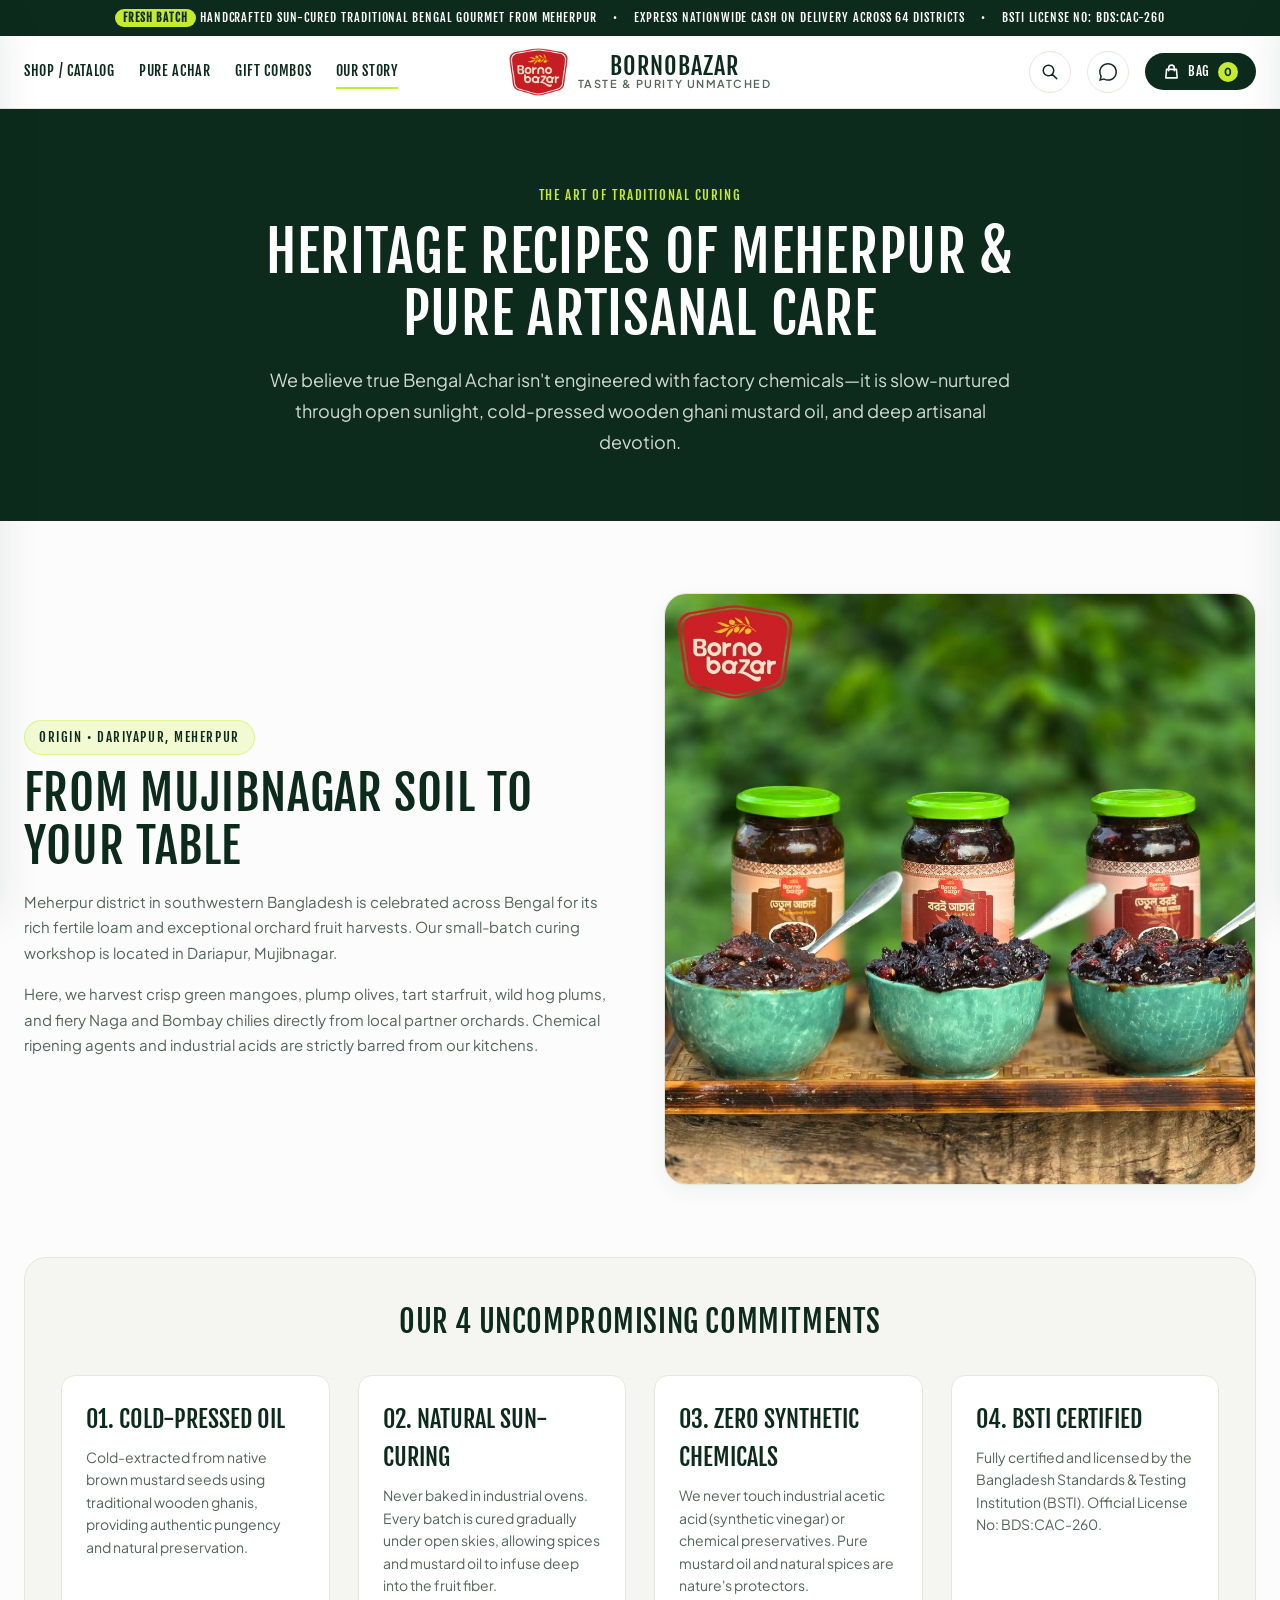
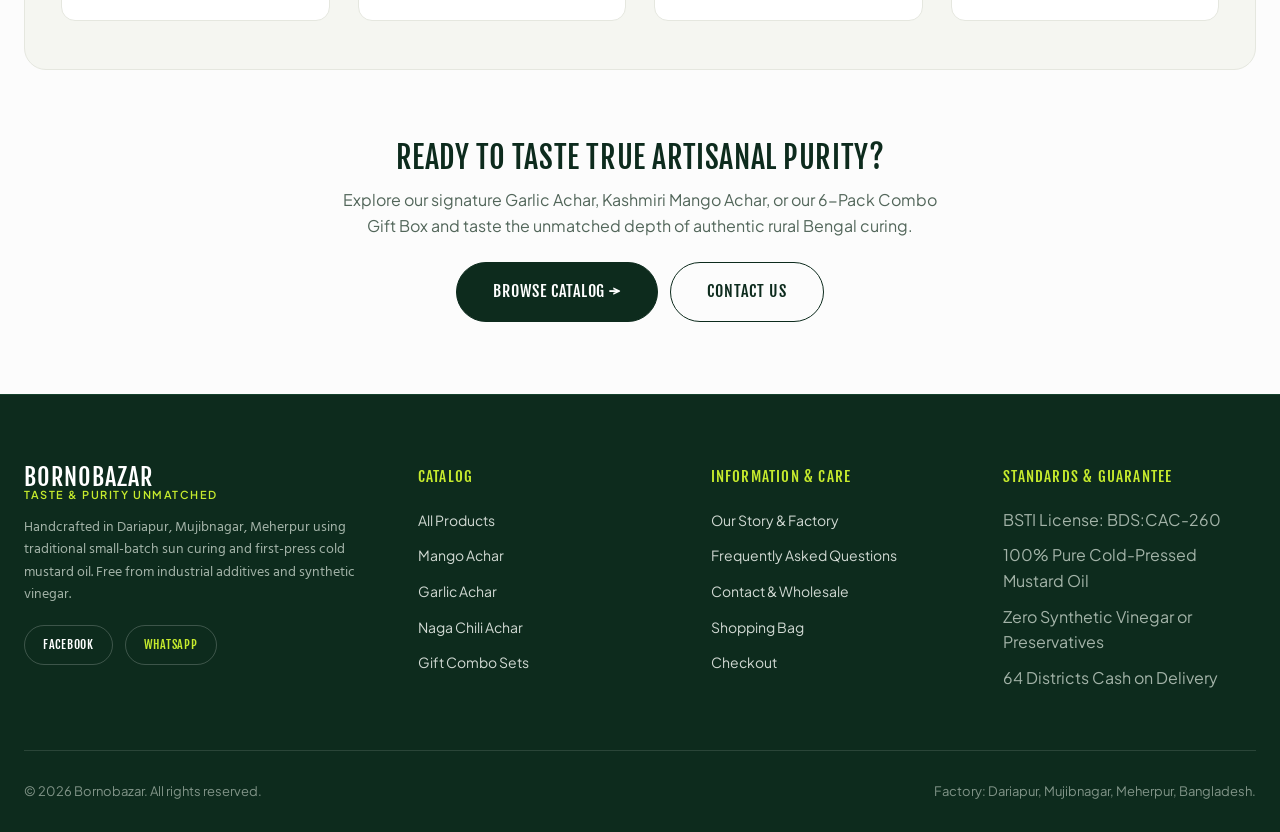
==== commit ac02cdb1: "feat: translate all content to English with Achar terminology and implement authentic hero banner sl" ====
--- a/about.html
+++ b/about.html
@@ -1,10 +1,10 @@
 <!DOCTYPE html>
-<html lang="bn-BD">
+<html lang="en">
 <head>
   <meta charset="UTF-8">
   <meta name="viewport" content="width=device-width, initial-scale=1.0, viewport-fit=cover">
-  <title>আমাদের গল্প ও ফ্যাক্টরি — BORNOBAZAR (বর্ণবাজার) Minimal</title>
-  <meta name="description" content="মেহেরপুর জেলার ঐতিহাসিক দাড়িয়াপুরে ঘানিভাঙা খাঁটি সরিষার তেলে রোদে শুকানো ঐতিহ্যবাহী ঘরোয়া আচার ও খাদ্যসম্ভার তৈরির গল্প।">
+  <title>Our Story &amp; Workshop — BORNOBAZAR Minimal</title>
+  <meta name="description" content="The story of handcrafted, sun-cured traditional Achar and pantry gourmet from Dariapur, Mujibnagar, Meherpur. Pure cold-pressed mustard oil with zero synthetic vinegar.">
   <link rel="icon" href="Logo/bornobazar-logo.png" type="image/png">
   <link rel="stylesheet" href="css/minimal.css?v=1.0">
 </head>
@@ -13,11 +13,11 @@
   <!-- Top Announcement Bar -->
   <div class="bb-announcement">
     <div class="bb-container bb-announcement-inner">
-      <span><span class="bb-announcement-badge">FRESH BATCH</span> মেহেরপুরের ঐতিহ্যবাহী রেসিপিতে রোদে শুকানো খাঁটি ঘরোয়া খাদ্যসম্ভার</span>
+      <span><span class="bb-announcement-badge">FRESH BATCH</span> Handcrafted sun-cured traditional Bengal gourmet from Meherpur</span>
       <span>&bull;</span>
-      <span>৬৪ জেলায় দ্রুত ক্যাশ অন ডেলিভারি</span>
+      <span>Express Nationwide Cash on Delivery Across 64 Districts</span>
       <span>&bull;</span>
-      <span>বিএসটিআই লাইসেন্স নম্বর: BDS:CAC-260</span>
+      <span>BSTI License No: BDS:CAC-260</span>
     </div>
   </div>
 
@@ -25,37 +25,37 @@
   <header class="bb-header">
     <div class="bb-container bb-header-inner">
       <div class="bb-header-left">
-        <button type="button" class="bb-header-icon-btn bb-mobile-toggle js-open-mobile-menu" aria-label="মেনু খুলুন">
+        <button type="button" class="bb-header-icon-btn bb-mobile-toggle js-open-mobile-menu" aria-label="Open Navigation Menu">
           <svg width="20" height="20" fill="none" viewBox="0 0 24 24" stroke="currentColor" stroke-width="2"><path stroke-linecap="round" stroke-linejoin="round" d="M4 6h16M4 12h16M4 18h16"/></svg>
         </button>
         <nav class="bb-nav" aria-label="Primary Navigation">
-          <a href="shop.html" class="bb-nav-link">শপ / ক্যাটালগ</a>
-          <a href="shop.html?cat=আচার" class="bb-nav-link">খাঁটি আচার</a>
-          <a href="shop.html?cat=স্পেশাল কম্বো" class="bb-nav-link">গিফট কম্বো</a>
-          <a href="about.html" class="bb-nav-link active">আমাদের গল্প</a>
+          <a href="shop.html" class="bb-nav-link">Shop / Catalog</a>
+          <a href="shop.html?cat=Achar" class="bb-nav-link">Pure Achar</a>
+          <a href="shop.html?cat=Special+Combo" class="bb-nav-link">Gift Combos</a>
+          <a href="about.html" class="bb-nav-link active">Our Story</a>
         </nav>
       </div>
 
       <div class="bb-brand-center">
-        <a href="index.html" class="bb-brand-logo" aria-label="বর্ণবাজার হোমপেজ">
-          <img src="Logo/bornobazar-logo.png" alt="বর্ণবাজার লোগো">
+        <a href="index.html" class="bb-brand-logo" aria-label="Bornobazar Homepage">
+          <img src="Logo/bornobazar-logo.png" alt="Bornobazar Logo">
           <div class="bb-brand-wordmark">
             BORNOBAZAR
-            <span>স্বাদ ও মানে অনন্য!</span>
+            <span>TASTE &amp; PURITY UNMATCHED</span>
           </div>
         </a>
       </div>
 
       <div class="bb-header-right">
-        <a href="shop.html" class="bb-header-icon-btn" aria-label="সার্চ করুন">
+        <a href="shop.html" class="bb-header-icon-btn" aria-label="Search Catalog">
           <svg width="18" height="18" fill="none" viewBox="0 0 24 24" stroke="currentColor" stroke-width="2"><path stroke-linecap="round" stroke-linejoin="round" d="M21 21l-6-6m2-5a7 7 0 11-14 0 7 7 0 0114 0z"/></svg>
         </a>
-        <a href="https://wa.me/8801922379382" target="_blank" rel="noopener" class="bb-header-icon-btn" aria-label="হোয়াটসঅ্যাপ সাপোর্ট">
+        <a href="https://wa.me/8801922379382" target="_blank" rel="noopener" class="bb-header-icon-btn" aria-label="WhatsApp Support">
           <svg width="18" height="18" fill="currentColor" viewBox="0 0 24 24"><path d="M.057 24l1.687-6.163c-1.041-1.804-1.588-3.849-1.587-5.946.003-6.556 5.338-11.891 11.893-11.891 3.181.001 6.167 1.24 8.413 3.488 2.245 2.248 3.481 5.236 3.48 8.414-.003 6.557-5.338 11.892-11.893 11.892-1.99-.001-3.951-.5-5.688-1.448l-6.305 1.654zm6.597-3.807c1.676.995 3.276 1.591 5.392 1.592 5.448 0 9.886-4.434 9.889-9.885.002-5.462-4.415-9.89-9.881-9.892-5.452 0-9.887 4.434-9.889 9.884-.001 2.225.651 3.891 1.746 5.634l-.999 3.648 3.742-.981z"/></svg>
         </a>
-        <button type="button" class="bb-cart-pill-btn js-open-cart" aria-label="শপিং ব্যাগ">
+        <button type="button" class="bb-cart-pill-btn js-open-cart" aria-label="Open Shopping Bag">
           <svg width="17" height="17" fill="none" viewBox="0 0 24 24" stroke="currentColor" stroke-width="2.2"><path stroke-linecap="round" stroke-linejoin="round" d="M16 11V7a4 4 0 00-8 0v4M5 9h14l1 12H4L5 9z"/></svg>
-          <span>কার্ট</span>
+          <span>Bag</span>
           <span class="bb-cart-count-badge">0</span>
         </button>
       </div>
@@ -69,10 +69,10 @@
         THE ART OF TRADITIONAL CURING
       </span>
       <h1 class="h1" style="color: #FFFFFF; margin: 16px 0 20px; font-size: clamp(34px, 5vw, 56px);">
-        মেহেরপুরের ঐতিহ্যবাহী স্বাদ ও খাঁটি ঘরোয়া যত্নের গল্প
+        HERITAGE RECIPES OF MEHERPUR &amp; PURE ARTISANAL CARE
       </h1>
-      <p style="font-family: var(--font-bn); font-size: 18px; line-height: 1.7; color: #D1D9D3;">
-        আমরা বিশ্বাস করি—খাঁটি আচারের স্বাদ ফ্যাক্টরির কেমিক্যালে নয়, তৈরি হয় প্রাকৃতিক রোদ, খাঁটি ঘানিভাঙা সরিষার তেল ও কারিগরের পরম শ্রদ্ধাপূর্ণ যত্নে।
+      <p style="font-size: 18px; line-height: 1.7; color: #D1D9D3;">
+        We believe true Bengal Achar isn't engineered with factory chemicals—it is slow-nurtured through open sunlight, cold-pressed wooden ghani mustard oil, and deep artisanal devotion.
       </p>
     </div>
   </section>
@@ -84,55 +84,55 @@
       <div style="display: grid; grid-template-columns: 1fr 1fr; gap: 48px; align-items: center; margin-bottom: 72px;" class="bb-about-grid">
         <div>
           <span class="section-label">ORIGIN &bull; DARIYAPUR, MEHERPUR</span>
-          <h2 class="h2" style="margin-bottom: 16px;">মুজিবনগরের মাটি থেকে আপনার পাতে</h2>
-          <p style="font-family: var(--font-bn); font-size: 15px; color: var(--bb-text-muted); line-height: 1.7; margin-bottom: 16px;">
-            বাংলাদেশের দক্ষিণ-পশ্চিমাঞ্চলের মেহেরপুর জেলা তার বিশেষ উর্বর মাটি ও অমীয় স্বাদের দেশি ফলের জন্য সুপরিচিত। মেহেরপুরের ঐতিহাসিক মুজিবনগর উপজেলার দাড়িয়াপুরে আমাদের নিজস্ব উৎপাদন কারখানা অবস্থিত।
+          <h2 class="h2" style="margin-bottom: 16px;">FROM MUJIBNAGAR SOIL TO YOUR TABLE</h2>
+          <p style="font-size: 15px; color: var(--bb-text-muted); line-height: 1.7; margin-bottom: 16px;">
+            Meherpur district in southwestern Bangladesh is celebrated across Bengal for its rich fertile loam and exceptional orchard fruit harvests. Our small-batch curing workshop is located in Dariapur, Mujibnagar.
           </p>
-          <p style="font-family: var(--font-bn); font-size: 15px; color: var(--bb-text-muted); line-height: 1.7;">
-            এখানেই স্থানীয় কৃষকদের কাছ থেকে সরাসরি সংগ্রহ করা হয় টাটকা কাঁচা আম, জলপাই, কামরাঙ্গা, আমড়া এবং বোম্বাই মরিচ। রাসায়নিক উপায়ে ফল পাকানো বা সংরক্ষণ করার কোনো সুযোগ নেই আমাদের প্রক্রিয়ায়।
+          <p style="font-size: 15px; color: var(--bb-text-muted); line-height: 1.7;">
+            Here, we harvest crisp green mangoes, plump olives, tart starfruit, wild hog plums, and fiery Naga and Bombay chilies directly from local partner orchards. Chemical ripening agents and industrial acids are strictly barred from our kitchens.
           </p>
         </div>
         <div>
-          <img src="All images/724500930_995387276435925_6032589404291467890_n.jpg" alt="বর্ণবাজার আচার প্যাকেজিং" style="width: 100%; border-radius: var(--radius-card); border: 1px solid var(--bb-border); box-shadow: var(--shadow-md);">
+          <img src="All images/724500930_995387276435925_6032589404291467890_n.jpg" alt="Bornobazar Artisanal Achar Jars" style="width: 100%; border-radius: var(--radius-card); border: 1px solid var(--bb-border); box-shadow: var(--shadow-md);">
         </div>
       </div>
 
       <!-- Core Pillars of Quality -->
       <div style="background: var(--bb-surface-muted); border: 1px solid var(--bb-border); border-radius: var(--radius-card); padding: 48px 36px; margin-bottom: 72px;">
-        <h2 class="h3" style="text-align: center; margin-bottom: 36px;">আমাদের ৪টি আপসহীন অঙ্গীকার</h2>
+        <h2 class="h3" style="text-align: center; margin-bottom: 36px;">OUR 4 UNCOMPROMISING COMMITMENTS</h2>
         
         <div style="display: grid; grid-template-columns: repeat(auto-fit, minmax(220px, 1fr)); gap: 28px;">
           <div style="background: #FFFFFF; border: 1px solid var(--bb-border); border-radius: var(--radius-md); padding: 24px;">
-            <div style="font-family: var(--font-display); font-size: 24px; color: var(--bb-forest); margin-bottom: 8px;">০১. ঘানিভাঙা তেল</div>
-            <p style="font-family: var(--font-bn); font-size: 14px; color: var(--bb-text-muted); line-height: 1.6;">দেশি কালো সরিষা থেকে কাঠের ঘানিতে ভাঙা খাঁটি তেল, যা প্রাকৃতিকভাবে আচারকে দীর্ঘস্থায়ী করে ও খাঁটি ঝাঁজ জোগায়।</p>
-          </div>
-
-          <div style="background: #FFFFFF; border: 1px solid var(--bb-border); border-radius: var(--radius-md); padding: 24px;">
-            <div style="font-family: var(--font-display); font-size: 24px; color: var(--bb-forest); margin-bottom: 8px;">০২. সূর্যের রোদে কিউরিং</div>
-            <p style="font-family: var(--font-bn); font-size: 14px; color: var(--bb-text-muted); line-height: 1.6;">আর্টিফিশিয়াল ওভেনে নয়, মেহেরপুরের খোলা আকাশতলে প্রাকৃতিক রোদে শুকাতে দিয়ে ফলের ভেতর তেল-মসলা ধীরে ধীরে প্রবেশ করানো হয়।</p>
-          </div>
-
-          <div style="background: #FFFFFF; border: 1px solid var(--bb-border); border-radius: var(--radius-md); padding: 24px;">
-            <div style="font-family: var(--font-display); font-size: 24px; color: var(--bb-forest); margin-bottom: 8px;">০৩. কৃত্রিম প্রিজারভেটিভমুক্ত</div>
-            <p style="font-family: var(--font-bn); font-size: 14px; color: var(--bb-text-muted); line-height: 1.6;">আমরা কোনো কেমিক্যাল বা অ্যাসিডিক কৃত্রিম ভিনেগার ব্যবহার করি না। শুধুমাত্র সরিষার তেল ও মসলাই আমাদের প্রাকৃতিক সংরক্ষক।</p>
-          </div>
-
-          <div style="background: #FFFFFF; border: 1px solid var(--bb-border); border-radius: var(--radius-md); padding: 24px;">
-            <div style="font-family: var(--font-display); font-size: 24px; color: var(--bb-forest); margin-bottom: 8px;">০৪. বিএসটিআই মানসনদ</div>
-            <p style="font-family: var(--font-bn); font-size: 14px; color: var(--bb-text-muted); line-height: 1.6;">বাংলাদেশ স্ট্যান্ডার্ডস অ্যান্ড টেস্টিং ইনস্টিটিউশন (BSTI) অনুমোদিত। লাইসেন্স নম্বর: BDS:CAC-260।</p>
+            <div style="font-family: var(--font-display); font-size: 24px; color: var(--bb-forest); margin-bottom: 8px;">01. COLD-PRESSED OIL</div>
+            <p style="font-size: 14px; color: var(--bb-text-muted); line-height: 1.6;">Cold-extracted from native brown mustard seeds using traditional wooden ghanis, providing authentic pungency and natural preservation.</p>
+          </div>
+
+          <div style="background: #FFFFFF; border: 1px solid var(--bb-border); border-radius: var(--radius-md); padding: 24px;">
+            <div style="font-family: var(--font-display); font-size: 24px; color: var(--bb-forest); margin-bottom: 8px;">02. NATURAL SUN-CURING</div>
+            <p style="font-size: 14px; color: var(--bb-text-muted); line-height: 1.6;">Never baked in industrial ovens. Every batch is cured gradually under open skies, allowing spices and mustard oil to infuse deep into the fruit fiber.</p>
+          </div>
+
+          <div style="background: #FFFFFF; border: 1px solid var(--bb-border); border-radius: var(--radius-md); padding: 24px;">
+            <div style="font-family: var(--font-display); font-size: 24px; color: var(--bb-forest); margin-bottom: 8px;">03. ZERO SYNTHETIC CHEMICALS</div>
+            <p style="font-size: 14px; color: var(--bb-text-muted); line-height: 1.6;">We never touch industrial acetic acid (synthetic vinegar) or chemical preservatives. Pure mustard oil and natural spices are nature's protectors.</p>
+          </div>
+
+          <div style="background: #FFFFFF; border: 1px solid var(--bb-border); border-radius: var(--radius-md); padding: 24px;">
+            <div style="font-family: var(--font-display); font-size: 24px; color: var(--bb-forest); margin-bottom: 8px;">04. BSTI CERTIFIED</div>
+            <p style="font-size: 14px; color: var(--bb-text-muted); line-height: 1.6;">Fully certified and licensed by the Bangladesh Standards &amp; Testing Institution (BSTI). Official License No: BDS:CAC-260.</p>
           </div>
         </div>
       </div>
 
       <!-- Factory & Team CTA -->
       <div style="text-align: center; max-width: 600px; margin: 0 auto;">
-        <h2 class="h3" style="margin-bottom: 12px;">স্বাদ নিয়ে দ্বিধা? আজই ছোট ব্যাচে পরখ করুন</h2>
-        <p style="font-family: var(--font-bn); color: var(--bb-text-muted); font-size: 16px; margin-bottom: 24px;">
-          আমাদের সিগনেচার রসুনের আচার, খোসাসহ কাশ্মীরি আমের আচার অথবা ট্রায়াল কম্বো প্যাকটি অর্ডার করে আসল গ্রামীণ আচারের পার্থক্য নিজেই অনুভব করুন।
+        <h2 class="h3" style="margin-bottom: 12px;">READY TO TASTE TRUE ARTISANAL PURITY?</h2>
+        <p style="color: var(--bb-text-muted); font-size: 16px; margin-bottom: 24px;">
+          Explore our signature Garlic Achar, Kashmiri Mango Achar, or our 6-Pack Combo Gift Box and taste the unmatched depth of authentic rural Bengal curing.
         </p>
         <div style="display: flex; gap: 12px; justify-content: center; flex-wrap: wrap;">
-          <a href="shop.html" class="btn-pill btn-forest btn-lg">ক্যাটালগ ব্রাউজ করুন &rarr;</a>
-          <a href="contact.html" class="btn-pill btn-outline btn-lg">যোগাযোগ করুন</a>
+          <a href="shop.html" class="btn-pill btn-forest btn-lg">Browse Catalog &rarr;</a>
+          <a href="contact.html" class="btn-pill btn-outline btn-lg">Contact Us</a>
         </div>
       </div>
 
@@ -146,49 +146,53 @@
         <div class="bb-footer-brand">
           <div class="bb-brand-wordmark" style="font-size: 24px; color: #FFFFFF;">
             BORNOBAZAR
-            <span style="color: var(--bb-lime);">স্বাদ ও মানে অনন্য!</span>
+            <span style="color: var(--bb-lime);">TASTE &amp; PURITY UNMATCHED</span>
           </div>
           <p class="bb-footer-desc">
-            মেহেরপুর জেলার ঐতিহাসিক মুজিবনগরের দাড়িয়াপুরে ঘানিভাঙা খাঁটি সরিষার তেলে রোদে শুকিয়ে প্রস্তুত করা ক্ষতিকর রাসায়নিক ও কৃত্রিম সিরকামুক্ত সনাতন ঘরোয়া আচার ও খাদ্যসম্ভার।
+            Handcrafted in Dariapur, Mujibnagar, Meherpur using traditional small-batch sun curing and first-press cold mustard oil. Free from industrial additives and synthetic vinegar.
           </p>
-        </div>
-
-        <div>
-          <div class="bb-footer-col-title">ক্যাটালগ</div>
+          <div style="display: flex; gap: 12px; margin-top: 16px;">
+            <a href="https://www.facebook.com/bornobazarbd" target="_blank" rel="noopener" class="btn-pill btn-sm" style="border: 1px solid rgba(255,255,255,0.2); color: #fff; text-decoration: none;">Facebook</a>
+            <a href="https://wa.me/8801922379382" target="_blank" rel="noopener" class="btn-pill btn-sm" style="border: 1px solid rgba(255,255,255,0.2); color: var(--bb-lime); text-decoration: none;">WhatsApp</a>
+          </div>
+        </div>
+
+        <div>
+          <div class="bb-footer-col-title">Catalog</div>
           <ul class="bb-footer-links">
-            <li><a href="shop.html">সকল পণ্য</a></li>
-            <li><a href="shop.html?cat=আচার">আমের আচার</a></li>
-            <li><a href="shop.html?cat=আচার">রসুনের আচার</a></li>
-            <li><a href="shop.html?cat=আচার">বোম্বাই মরিচের আচার</a></li>
-            <li><a href="shop.html?cat=স্পেশাল কম্বো">গিফট কম্বো প্যাক</a></li>
+            <li><a href="shop.html">All Products</a></li>
+            <li><a href="shop.html?cat=Achar">Mango Achar</a></li>
+            <li><a href="shop.html?cat=Achar">Garlic Achar</a></li>
+            <li><a href="shop.html?cat=Achar">Naga Chili Achar</a></li>
+            <li><a href="shop.html?cat=Special+Combo">Gift Combo Sets</a></li>
           </ul>
         </div>
 
         <div>
-          <div class="bb-footer-col-title">তথ্য ও সহায়তা</div>
+          <div class="bb-footer-col-title">Information &amp; Care</div>
           <ul class="bb-footer-links">
-            <li><a href="about.html">আমাদের গল্প ও ফ্যাক্টরি</a></li>
-            <li><a href="faq.html">সাধারণ জিজ্ঞাসা (FAQ)</a></li>
-            <li><a href="contact.html">যোগাযোগ ও হোলসেল</a></li>
-            <li><a href="cart.html">শপিং ব্যাগ</a></li>
-            <li><a href="checkout.html">চেকআউট</a></li>
+            <li><a href="about.html">Our Story &amp; Factory</a></li>
+            <li><a href="faq.html">Frequently Asked Questions</a></li>
+            <li><a href="contact.html">Contact &amp; Wholesale</a></li>
+            <li><a href="cart.html">Shopping Bag</a></li>
+            <li><a href="checkout.html">Checkout</a></li>
           </ul>
         </div>
 
         <div>
-          <div class="bb-footer-col-title">সনদ ও নিশ্চয়তা</div>
+          <div class="bb-footer-col-title">Standards &amp; Guarantee</div>
           <ul class="bb-footer-links">
-            <li><span style="color: #A3B3A8;">বিএসটিআই লাইসেন্স: BDS:CAC-260</span></li>
-            <li><span style="color: #A3B3A8;">১০০% খাঁটি সরিষার তেল</span></li>
-            <li><span style="color: #A3B3A8;">কোনো ভিনেগার বা কৃত্রিম প্রিজারভেটিভ নেই</span></li>
-            <li><span style="color: #A3B3A8;">৬৪ জেলায় ক্যাশ অন ডেলিভারি</span></li>
+            <li><span style="color: #A3B3A8;">BSTI License: BDS:CAC-260</span></li>
+            <li><span style="color: #A3B3A8;">100% Pure Cold-Pressed Mustard Oil</span></li>
+            <li><span style="color: #A3B3A8;">Zero Synthetic Vinegar or Preservatives</span></li>
+            <li><span style="color: #A3B3A8;">64 Districts Cash on Delivery</span></li>
           </ul>
         </div>
       </div>
 
       <div class="bb-footer-bottom">
-        <div>&copy; ২০২৬ বর্ণবাজার (Bornobazar). সর্বস্বত্ব সংরক্ষিত।</div>
-        <div>ফ্যাক্টরি: দাড়িয়াপুর, মুজিবনগর, মেহেরপুর, বাংলাদেশ।</div>
+        <div>&copy; 2026 Bornobazar. All rights reserved.</div>
+        <div>Factory: Dariapur, Mujibnagar, Meherpur, Bangladesh.</div>
       </div>
     </div>
   </footer>
@@ -197,13 +201,13 @@
   <div class="bb-drawer-backdrop" id="drawer-backdrop"></div>
   <aside class="bb-cart-drawer" id="cart-drawer" aria-label="Shopping Cart Drawer">
     <div class="bb-drawer-header">
-      <div class="bb-drawer-title">আপনার শপিং ব্যাগ</div>
-      <button type="button" class="bb-drawer-close js-close-cart" aria-label="ব্যাগ বন্ধ করুন">
+      <div class="bb-drawer-title">YOUR SHOPPING BAG</div>
+      <button type="button" class="bb-drawer-close js-close-cart" aria-label="Close Bag">
         <svg width="18" height="18" fill="none" viewBox="0 0 24 24" stroke="currentColor" stroke-width="2"><path stroke-linecap="round" stroke-linejoin="round" d="M6 18L18 6M6 6l12 12"/></svg>
       </button>
     </div>
     <div class="bb-drawer-free-shipping">
-      <div id="drawer-free-ship-text">আর মাত্র <strong>৳৯৯৯</strong> টাকার অর্ডার করলেই <strong>ফ্রি ডেলিভারি</strong>!</div>
+      <div id="drawer-free-ship-text">Add only <strong>৳999</strong> more to unlock <strong>FREE DELIVERY</strong>!</div>
       <div class="bb-free-ship-bar">
         <div class="bb-free-ship-fill" id="drawer-free-ship-fill"></div>
       </div>
@@ -211,12 +215,12 @@
     <div class="bb-drawer-body" id="cart-drawer-body"></div>
     <div class="bb-drawer-footer">
       <div class="bb-drawer-subtotal-row">
-        <span class="bb-drawer-subtotal-label">সাবটোটাল</span>
-        <span class="bb-drawer-subtotal-val" id="drawer-subtotal-val">৳০</span>
+        <span class="bb-drawer-subtotal-label">Subtotal</span>
+        <span class="bb-drawer-subtotal-val" id="drawer-subtotal-val">৳0</span>
       </div>
       <div style="display: flex; gap: 8px;">
-        <a href="cart.html" class="btn-pill btn-outline btn-full" style="padding: 12px 14px; font-size: 13px;">কার্ট পেজ</a>
-        <a href="checkout.html" class="btn-pill btn-lime btn-full" style="padding: 12px 14px; font-size: 13px;">চেকআউট করুন &rarr;</a>
+        <a href="cart.html" class="btn-pill btn-outline btn-full" style="padding: 12px 14px; font-size: 13px;">View Bag</a>
+        <a href="checkout.html" class="btn-pill btn-lime btn-full" style="padding: 12px 14px; font-size: 13px;">Checkout Now &rarr;</a>
       </div>
     </div>
   </aside>
@@ -225,19 +229,19 @@
   <aside class="bb-cart-drawer" id="mobile-drawer" style="left: 0; right: auto; transform: translateX(-100%);">
     <div class="bb-drawer-header">
       <div class="bb-brand-wordmark" style="font-size: 20px;">BORNOBAZAR</div>
-      <button type="button" class="bb-drawer-close js-close-mobile-menu" aria-label="মেনু বন্ধ করুন">
+      <button type="button" class="bb-drawer-close js-close-mobile-menu" aria-label="Close Navigation">
         <svg width="18" height="18" fill="none" viewBox="0 0 24 24" stroke="currentColor" stroke-width="2"><path stroke-linecap="round" stroke-linejoin="round" d="M6 18L18 6M6 6l12 12"/></svg>
       </button>
     </div>
     <div style="padding: 24px; display: flex; flex-direction: column; gap: 18px;">
-      <a href="index.html" class="bb-nav-link" style="font-size: 16px;">হোমপেজ</a>
-      <a href="shop.html" class="bb-nav-link" style="font-size: 16px;">সকল পণ্য (ক্যাটালগ)</a>
-      <a href="shop.html?cat=আচার" class="bb-nav-link" style="font-size: 16px;">ঐতিহ্যবাহী আচার</a>
-      <a href="shop.html?cat=স্পেশাল কম্বো" class="bb-nav-link" style="font-size: 16px;">গিফট কম্বো প্যাক</a>
-      <a href="shop.html?cat=শুটকি ভর্তা" class="bb-nav-link" style="font-size: 16px;">শুটকি ভর্তা</a>
-      <a href="about.html" class="bb-nav-link" style="font-size: 16px; font-weight: 700; color: var(--bb-forest);">আমাদের গল্প ও ফ্যাক্টরি</a>
-      <a href="faq.html" class="bb-nav-link" style="font-size: 16px;">সাধারণ জিজ্ঞাসা (FAQ)</a>
-      <a href="contact.html" class="bb-nav-link" style="font-size: 16px;">যোগাযোগ ও হোলসেল</a>
+      <a href="index.html" class="bb-nav-link" style="font-size: 16px;">Home</a>
+      <a href="shop.html" class="bb-nav-link" style="font-size: 16px;">Shop All Products</a>
+      <a href="shop.html?cat=Achar" class="bb-nav-link" style="font-size: 16px;">Pure Achar</a>
+      <a href="shop.html?cat=Special+Combo" class="bb-nav-link" style="font-size: 16px;">Gift Combo Sets</a>
+      <a href="shop.html?cat=Dry+Fish+Bhorta" class="bb-nav-link" style="font-size: 16px;">Dry Fish Bhorta</a>
+      <a href="about.html" class="bb-nav-link active" style="font-size: 16px; font-weight: 700; color: var(--bb-forest);">Our Story &amp; Factory</a>
+      <a href="faq.html" class="bb-nav-link" style="font-size: 16px;">Frequently Asked Questions</a>
+      <a href="contact.html" class="bb-nav-link" style="font-size: 16px;">Contact &amp; Wholesale</a>
     </div>
   </aside>
 
--- a/css/minimal.css
+++ b/css/minimal.css
@@ -450,20 +450,32 @@
 }
 
 /* ==========================================================================
-   HERO SECTION (FISHTOWN EDITORIAL)
+   HERO SECTION (SAME USER CONTENT & IMAGES + FISHTOWN MINIMALIST POLISH)
    ========================================================================== */
 .bb-hero {
-  padding: 60px 0 80px;
+  padding: 48px 0 60px;
   background-color: var(--bb-canvas);
   position: relative;
+  overflow: hidden;
   border-bottom: 1px solid var(--bb-border);
+}
+
+.bb-hero-slides {
+  display: none;
 }
 
 .bb-hero-grid {
   display: grid;
-  grid-template-columns: 1.15fr 0.85fr;
-  gap: 48px;
-  align-items: center;
+  grid-template-columns: 1fr;
+  gap: 36px;
+  align-items: center;
+  position: relative;
+  z-index: 3;
+}
+
+.bb-hero-content {
+  position: relative;
+  z-index: 2;
 }
 
 .bb-hero-tagline {
@@ -484,15 +496,23 @@
 
 .bb-hero-title {
   margin-bottom: 20px;
-  line-height: 1.02;
+  line-height: 1.05;
+  color: var(--bb-forest);
+}
+
+.bb-hero-title span {
+  color: var(--bb-forest);
+  text-decoration: underline;
+  text-decoration-color: var(--bb-lime);
+  text-underline-offset: 6px;
 }
 
 .bb-hero-desc {
-  font-size: 1.15rem;
+  font-size: 1.1rem;
   color: var(--bb-text-muted);
-  font-family: var(--font-bn);
+  font-family: var(--font-body);
   line-height: 1.65;
-  margin-bottom: 32px;
+  margin-bottom: 28px;
   max-width: 540px;
 }
 
@@ -501,15 +521,16 @@
   align-items: center;
   gap: 14px;
   flex-wrap: wrap;
-  margin-bottom: 32px;
+  margin-bottom: 28px;
 }
 
 .bb-hero-proof {
   display: flex;
   align-items: center;
   gap: 20px;
-  padding-top: 24px;
+  padding-top: 20px;
   border-top: 1px solid var(--bb-border);
+  flex-wrap: wrap;
 }
 
 .bb-hero-proof-item {
@@ -519,6 +540,7 @@
   font-size: 13px;
   font-weight: 600;
   color: var(--bb-forest);
+  font-family: var(--font-body);
 }
 
 .bb-hero-proof-item svg {
@@ -528,55 +550,206 @@
 
 .bb-hero-visual {
   position: relative;
+  display: block;
 }
 
 .bb-hero-card {
   background: var(--bb-surface-muted);
-  border-radius: 28px;
-  padding: 36px;
+  border-radius: 24px;
+  padding: 24px;
   text-align: center;
   border: 1px solid var(--bb-border);
   position: relative;
   overflow: hidden;
+  box-shadow: var(--shadow-sm);
 }
 
 .bb-hero-card img {
-  max-height: 440px;
-  width: auto;
-  margin: 0 auto;
-  object-fit: contain;
-  filter: drop-shadow(0 20px 30px rgba(13, 43, 29, 0.15));
-  transition: transform 0.35s ease;
-}
-
-.bb-hero-card:hover img {
-  transform: scale(1.03);
+  max-height: 380px;
+  width: 100%;
+  aspect-ratio: 1/1;
+  object-fit: cover;
+  border-radius: 16px;
+  filter: drop-shadow(0 15px 25px rgba(13, 43, 29, 0.12));
 }
 
 .bb-hero-float-badge {
   position: absolute;
-  bottom: 24px;
-  left: 24px;
-  background: #FFFFFF;
+  bottom: 20px;
+  left: 20px;
+  right: 20px;
+  background: rgba(255, 255, 255, 0.96);
+  backdrop-filter: blur(8px);
   border: 1px solid var(--bb-border);
   border-radius: var(--radius-pill);
-  padding: 8px 18px;
-  font-family: var(--font-display);
-  font-size: 12px;
+  padding: 10px 18px;
+  font-family: var(--font-display);
+  font-size: 13px;
   text-transform: uppercase;
   color: var(--bb-forest);
   letter-spacing: 0.05em;
   box-shadow: var(--shadow-md);
   display: flex;
   align-items: center;
-  gap: 6px;
-}
-
-.bb-hero-float-badge .dot {
-  width: 8px;
-  height: 8px;
-  border-radius: 50%;
-  background-color: var(--bb-lime);
+  justify-content: space-between;
+}
+
+.bb-hero-dots {
+  display: none;
+}
+
+/* On Desktop (>= 992px): Full-Width Rotating Hero Slides with User Images */
+@media (min-width: 992px) {
+  .bb-hero {
+    background-color: #0D2B1D;
+    background-image: url('../All images/hero-banner-1.jpg');
+    background-repeat: no-repeat;
+    background-position: center right;
+    background-size: cover;
+    padding: 70px 0 80px;
+    min-height: 560px;
+    display: flex;
+    align-items: center;
+  }
+
+  .bb-hero-slides {
+    display: block;
+    position: absolute;
+    inset: 0;
+    width: 100%;
+    height: 100%;
+    z-index: 1;
+    overflow: hidden;
+    pointer-events: none;
+  }
+
+  .bb-hero-slide {
+    position: absolute;
+    inset: 0;
+    width: 100%;
+    height: 100%;
+    background-size: cover;
+    background-position: center right;
+    background-repeat: no-repeat;
+    opacity: 0;
+    visibility: hidden;
+    transition: opacity 0.8s ease-in-out, visibility 0.8s ease-in-out;
+  }
+
+  .bb-hero-slide::after {
+    content: '';
+    position: absolute;
+    inset: 0;
+    background: linear-gradient(90deg, rgba(13, 43, 29, 0.94) 0%, rgba(13, 43, 29, 0.82) 48%, rgba(13, 43, 29, 0.25) 100%);
+  }
+
+  .bb-hero-slide.active {
+    opacity: 1;
+    visibility: visible;
+    z-index: 2;
+  }
+
+  .bb-hero-grid {
+    grid-template-columns: 1fr;
+    width: 100%;
+    max-width: 680px;
+  }
+
+  .bb-hero-visual {
+    display: none !important;
+  }
+
+  .bb-hero-content {
+    max-width: 640px;
+    background-color: rgba(13, 43, 29, 0.72);
+    backdrop-filter: blur(12px);
+    -webkit-backdrop-filter: blur(12px);
+    border: 1px solid rgba(255, 255, 255, 0.18);
+    border-radius: 20px;
+    padding: 38px 42px;
+    box-shadow: 0 16px 40px rgba(0, 0, 0, 0.35);
+    color: #FFFFFF;
+  }
+
+  .bb-hero-title {
+    color: #FFFFFF;
+    font-size: 44px;
+    line-height: 1.05;
+  }
+
+  .bb-hero-title span {
+    color: var(--bb-lime);
+    text-decoration: none;
+  }
+
+  .bb-hero-desc {
+    color: #E2E8F0;
+    font-size: 16px;
+    line-height: 1.6;
+    max-width: 540px;
+  }
+
+  .bb-hero-proof {
+    border-top: 1px solid rgba(255, 255, 255, 0.18);
+  }
+
+  .bb-hero-proof-item {
+    color: #F8FAFC;
+  }
+
+  .bb-hero-proof-item svg {
+    color: var(--bb-lime);
+  }
+
+  .bb-hero-ctas .btn-outline {
+    color: #FFFFFF;
+    border-color: #FFFFFF;
+  }
+
+  .bb-hero-ctas .btn-outline:hover {
+    background-color: #FFFFFF;
+    color: var(--bb-forest);
+  }
+
+  /* Dot Pagination */
+  .bb-hero-dots {
+    display: inline-flex;
+    align-items: center;
+    gap: 10px;
+    margin-top: 24px;
+    padding: 8px 16px;
+    background-color: rgba(13, 43, 29, 0.85);
+    backdrop-filter: blur(8px);
+    -webkit-backdrop-filter: blur(8px);
+    border: 1px solid rgba(255, 255, 255, 0.22);
+    border-radius: var(--radius-pill);
+    box-shadow: 0 4px 14px rgba(0, 0, 0, 0.25);
+    position: relative;
+    z-index: 4;
+  }
+
+  .bb-hero-dot {
+    width: 10px;
+    height: 10px;
+    border-radius: 50%;
+    background-color: rgba(255, 255, 255, 0.45);
+    border: none;
+    cursor: pointer;
+    padding: 0;
+    transition: all 0.3s cubic-bezier(0.4, 0, 0.2, 1);
+    outline: none;
+  }
+
+  .bb-hero-dot:hover {
+    background-color: var(--bb-lime);
+    transform: scale(1.2);
+  }
+
+  .bb-hero-dot.active {
+    width: 28px;
+    border-radius: 999px;
+    background-color: var(--bb-lime);
+  }
 }
 
 @media (max-width: 900px) {
@@ -1717,3 +1890,641 @@
     justify-content: center;
   }
 }
+
+/* ==========================================================================
+   INFINITE MARQUEE TICKER TAPE (FISHTOWN SIGNATURE)
+   ========================================================================== */
+.bb-marquee-bar {
+  background-color: var(--bb-forest);
+  color: #FFFFFF;
+  padding: 12px 0;
+  overflow: hidden;
+  border-top: 1px solid rgba(255, 255, 255, 0.1);
+  border-bottom: 1px solid rgba(255, 255, 255, 0.1);
+  white-space: nowrap;
+  user-select: none;
+}
+
+.bb-marquee-track {
+  display: inline-flex;
+  gap: 32px;
+  animation: bb-marquee-anim 28s linear infinite;
+  will-change: transform;
+}
+
+.bb-marquee-bar:hover .bb-marquee-track {
+  animation-play-state: paused;
+}
+
+.bb-marquee-item {
+  display: inline-flex;
+  align-items: center;
+  gap: 12px;
+  font-family: var(--font-display);
+  font-size: 14px;
+  text-transform: uppercase;
+  letter-spacing: 0.08em;
+  color: #FFFFFF;
+}
+
+.bb-marquee-dot {
+  width: 6px;
+  height: 6px;
+  border-radius: 50%;
+  background-color: var(--bb-lime);
+  display: inline-block;
+}
+
+@keyframes bb-marquee-anim {
+  0% { transform: translateX(0); }
+  100% { transform: translateX(-50%); }
+}
+
+/* ==========================================================================
+   CIRCULAR STORIES / HIGHLIGHTS STRIP ("GOOSEBUMPS" STYLE)
+   ========================================================================== */
+.bb-collections-strip {
+  padding: 36px 0 20px;
+  background: #FFFFFF;
+  border-bottom: 1px solid var(--bb-border);
+}
+
+.bb-collection-circles {
+  display: flex;
+  align-items: center;
+  justify-content: center;
+  gap: 28px;
+  overflow-x: auto;
+  padding-bottom: 10px;
+  scrollbar-width: none;
+  -webkit-overflow-scrolling: touch;
+}
+
+.bb-collection-circles::-webkit-scrollbar {
+  display: none;
+}
+
+.bb-circle-item {
+  display: flex;
+  flex-direction: column;
+  align-items: center;
+  gap: 8px;
+  text-align: center;
+  flex-shrink: 0;
+  cursor: pointer;
+  group: hover;
+}
+
+.bb-circle-img-wrap {
+  width: 76px;
+  height: 76px;
+  border-radius: 50%;
+  padding: 3px;
+  background: #FFFFFF;
+  border: 2px solid var(--bb-forest);
+  position: relative;
+  transition: transform 0.25s ease, border-color 0.25s ease;
+}
+
+.bb-circle-item:hover .bb-circle-img-wrap {
+  transform: scale(1.06);
+  border-color: var(--bb-lime);
+}
+
+.bb-circle-img-wrap img {
+  width: 100%;
+  height: 100%;
+  border-radius: 50%;
+  object-fit: cover;
+  display: block;
+}
+
+.bb-circle-video-badge {
+  border-color: var(--bb-forest) !important;
+}
+
+.bb-circle-play-badge {
+  position: absolute;
+  bottom: 0;
+  right: 0;
+  width: 22px;
+  height: 22px;
+  border-radius: 50%;
+  background: var(--bb-lime);
+  color: var(--bb-forest);
+  display: inline-flex;
+  align-items: center;
+  justify-content: center;
+  box-shadow: 0 2px 6px rgba(0,0,0,0.2);
+}
+
+.bb-circle-label {
+  font-family: var(--font-bn);
+  font-size: 13px;
+  font-weight: 700;
+  color: var(--bb-forest);
+  white-space: nowrap;
+}
+
+@media (max-width: 640px) {
+  .bb-collection-circles {
+    justify-content: flex-start;
+    padding-left: 16px;
+    padding-right: 16px;
+    gap: 18px;
+  }
+  .bb-circle-img-wrap {
+    width: 64px;
+    height: 64px;
+  }
+}
+
+/* ==========================================================================
+   SHOPPABLE VIDEO REELS CAROUSEL (WATCH & SHOP)
+   ========================================================================== */
+.bb-reels-section {
+  padding: 64px 0;
+  background-color: var(--bb-surface-muted);
+  border-top: 1px solid var(--bb-border);
+  border-bottom: 1px solid var(--bb-border);
+}
+
+.bb-reels-header {
+  display: flex;
+  align-items: flex-end;
+  justify-content: space-between;
+  margin-bottom: 32px;
+  gap: 16px;
+}
+
+.bb-reels-badge {
+  display: inline-flex;
+  align-items: center;
+  gap: 6px;
+  background: var(--bb-lime-soft);
+  color: var(--bb-forest);
+  padding: 4px 12px;
+  border-radius: var(--radius-pill);
+  font-family: var(--font-display);
+  font-size: 12px;
+  letter-spacing: 0.05em;
+  text-transform: uppercase;
+  margin-bottom: 8px;
+}
+
+.bb-reels-title {
+  font-size: clamp(24px, 3.5vw, 36px);
+  line-height: 1.15;
+}
+
+.bb-reels-subtitle {
+  font-family: var(--font-bn);
+  font-size: 15px;
+  color: var(--bb-text-muted);
+  margin-top: 4px;
+}
+
+.bb-reels-nav-btn {
+  width: 44px;
+  height: 44px;
+  border-radius: var(--radius-pill);
+  background: #FFFFFF;
+  border: 1px solid var(--bb-border);
+  color: var(--bb-forest);
+  display: inline-flex;
+  align-items: center;
+  justify-content: center;
+  transition: all 0.2s ease;
+  box-shadow: var(--shadow-sm);
+}
+
+.bb-reels-nav-btn:hover {
+  background: var(--bb-forest);
+  color: #FFFFFF;
+  border-color: var(--bb-forest);
+}
+
+.bb-reels-carousel {
+  display: flex;
+  gap: 20px;
+  overflow-x: auto;
+  scroll-snap-type: x mandatory;
+  padding-bottom: 16px;
+  scrollbar-width: none;
+  -webkit-overflow-scrolling: touch;
+}
+
+.bb-reels-carousel::-webkit-scrollbar {
+  display: none;
+}
+
+.bb-reel-card {
+  flex: 0 0 250px;
+  height: 420px;
+  border-radius: var(--radius-card);
+  overflow: hidden;
+  position: relative;
+  cursor: pointer;
+  scroll-snap-align: start;
+  border: 1px solid var(--bb-border);
+  background: #000000;
+  box-shadow: var(--shadow-sm);
+  transition: transform 0.25s ease, box-shadow 0.25s ease;
+}
+
+.bb-reel-card:hover {
+  transform: translateY(-4px);
+  box-shadow: var(--shadow-md);
+}
+
+.bb-reel-poster {
+  width: 100%;
+  height: 100%;
+  object-fit: cover;
+  display: block;
+}
+
+.bb-reel-overlay {
+  position: absolute;
+  inset: 0;
+  background: linear-gradient(180deg, rgba(0,0,0,0.3) 0%, rgba(0,0,0,0) 40%, rgba(0,0,0,0.85) 100%);
+  pointer-events: none;
+}
+
+.bb-reel-tag {
+  position: absolute;
+  top: 14px;
+  left: 14px;
+  background: rgba(13, 43, 29, 0.85);
+  backdrop-filter: blur(4px);
+  color: var(--bb-lime);
+  padding: 4px 10px;
+  border-radius: var(--radius-pill);
+  font-family: var(--font-display);
+  font-size: 11px;
+  display: flex;
+  align-items: center;
+  gap: 5px;
+  letter-spacing: 0.05em;
+  text-transform: uppercase;
+}
+
+.bb-reel-play-btn {
+  position: absolute;
+  top: 42%;
+  left: 50%;
+  transform: translate(-50%, -50%);
+  width: 52px;
+  height: 52px;
+  border-radius: 50%;
+  background: var(--bb-lime);
+  color: var(--bb-forest);
+  display: flex;
+  align-items: center;
+  justify-content: center;
+  box-shadow: 0 4px 16px rgba(0,0,0,0.3);
+  transition: transform 0.2s ease, background 0.2s ease;
+}
+
+.bb-reel-card:hover .bb-reel-play-btn {
+  transform: translate(-50%, -50%) scale(1.12);
+  background: #FFFFFF;
+}
+
+.bb-reel-product-card {
+  position: absolute;
+  bottom: 12px;
+  left: 12px;
+  right: 12px;
+  background: #FFFFFF;
+  border-radius: var(--radius-md);
+  padding: 10px 12px;
+  box-shadow: var(--shadow-md);
+}
+
+.bb-reel-product-top {
+  display: flex;
+  align-items: center;
+  gap: 10px;
+  margin-bottom: 8px;
+}
+
+.bb-reel-product-thumb {
+  width: 40px;
+  height: 40px;
+  border-radius: var(--radius-sm);
+  object-fit: contain;
+  background: var(--bb-surface-muted);
+  border: 1px solid var(--bb-border);
+  flex-shrink: 0;
+}
+
+.bb-reel-product-details {
+  flex: 1;
+  min-width: 0;
+}
+
+.bb-reel-product-title {
+  font-family: var(--font-bn);
+  font-size: 13px;
+  font-weight: 700;
+  color: var(--bb-forest);
+  white-space: nowrap;
+  overflow: hidden;
+  text-overflow: ellipsis;
+}
+
+.bb-reel-product-price {
+  font-family: var(--font-display);
+  font-size: 14px;
+  color: var(--bb-forest);
+}
+
+.bb-reel-ext-btn {
+  color: var(--bb-text-muted);
+  padding: 4px;
+  display: flex;
+  align-items: center;
+}
+
+.bb-reel-ext-btn:hover {
+  color: var(--bb-forest);
+}
+
+.bb-reel-btn-row {
+  display: flex;
+  gap: 6px;
+}
+
+.bb-reel-add-cart-btn {
+  flex: 1;
+  background: var(--bb-forest);
+  color: #FFFFFF;
+  padding: 7px 10px;
+  border-radius: var(--radius-pill);
+  font-family: var(--font-bn);
+  font-size: 12px;
+  font-weight: 700;
+  display: inline-flex;
+  align-items: center;
+  justify-content: center;
+  gap: 6px;
+  transition: background 0.2s ease;
+}
+
+.bb-reel-add-cart-btn:hover {
+  background: var(--bb-lime);
+  color: var(--bb-forest);
+}
+
+/* ==========================================================================
+   VIDEO REEL MODAL (HIGH PERFORMANCE FULL-SCREEN PLAYER)
+   ========================================================================== */
+.bb-reel-modal-backdrop {
+  position: fixed;
+  inset: 0;
+  background-color: rgba(7, 25, 16, 0.88);
+  backdrop-filter: blur(8px);
+  -webkit-backdrop-filter: blur(8px);
+  z-index: 10000;
+  display: flex;
+  align-items: center;
+  justify-content: center;
+  opacity: 0;
+  visibility: hidden;
+  transition: opacity 0.3s ease, visibility 0.3s ease;
+  padding: 20px;
+}
+
+.bb-reel-modal-backdrop.open {
+  opacity: 1;
+  visibility: visible;
+}
+
+.bb-reel-modal-dialog {
+  width: 100%;
+  max-width: 400px;
+  height: 90vh;
+  max-height: 720px;
+  background: #000000;
+  border-radius: var(--radius-card);
+  overflow: hidden;
+  position: relative;
+  display: flex;
+  flex-direction: column;
+  box-shadow: 0 25px 60px rgba(0,0,0,0.5);
+  border: 1px solid rgba(255, 255, 255, 0.15);
+}
+
+.bb-reel-modal-close {
+  position: absolute;
+  top: 16px;
+  right: 16px;
+  width: 38px;
+  height: 38px;
+  border-radius: 50%;
+  background: rgba(0,0,0,0.6);
+  color: #FFFFFF;
+  display: flex;
+  align-items: center;
+  justify-content: center;
+  z-index: 20;
+  cursor: pointer;
+  border: 1px solid rgba(255,255,255,0.2);
+}
+
+.bb-reel-modal-nav-prev,
+.bb-reel-modal-nav-next {
+  position: absolute;
+  top: 50%;
+  transform: translateY(-50%);
+  width: 40px;
+  height: 40px;
+  border-radius: 50%;
+  background: rgba(0,0,0,0.6);
+  color: #FFFFFF;
+  display: flex;
+  align-items: center;
+  justify-content: center;
+  z-index: 20;
+  border: 1px solid rgba(255,255,255,0.2);
+}
+
+.bb-reel-modal-nav-prev { left: 12px; }
+.bb-reel-modal-nav-next { right: 12px; }
+
+.bb-reel-modal-iframe-wrap {
+  flex: 1;
+  position: relative;
+  background: #000;
+}
+
+.bb-reel-modal-drawer {
+  padding: 14px 18px;
+  background: #FFFFFF;
+  display: flex;
+  align-items: center;
+  justify-content: space-between;
+  gap: 12px;
+  border-top: 1px solid var(--bb-border);
+}
+
+.bb-reel-modal-p-info {
+  display: flex;
+  align-items: center;
+  gap: 10px;
+  min-width: 0;
+}
+
+.bb-reel-modal-p-img {
+  width: 44px;
+  height: 44px;
+  border-radius: var(--radius-sm);
+  object-fit: contain;
+  background: var(--bb-surface-muted);
+  border: 1px solid var(--bb-border);
+}
+
+/* ==========================================================================
+   SIGNATURE COMBO SPOTLIGHT BENTO SECTION
+   ========================================================================== */
+.bb-combo-feature {
+  padding: 64px 0;
+  background: #FFFFFF;
+}
+
+.bb-combo-box {
+  background: var(--bb-surface-muted);
+  border: 1px solid var(--bb-border);
+  border-radius: var(--radius-card);
+  padding: 48px;
+  display: grid;
+  grid-template-columns: 1.2fr 1fr;
+  gap: 40px;
+  align-items: center;
+}
+
+.bb-combo-flock {
+  display: grid;
+  grid-template-columns: 1fr 1fr;
+  gap: 12px;
+  margin: 20px 0 28px;
+  font-family: var(--font-bn);
+  font-size: 14px;
+  color: var(--bb-forest);
+}
+
+.bb-combo-flock-item {
+  display: flex;
+  align-items: center;
+  gap: 8px;
+}
+
+.bb-check-mark {
+  color: #16A34A;
+  font-weight: 700;
+}
+
+@media (max-width: 860px) {
+  .bb-combo-box {
+    grid-template-columns: 1fr;
+    padding: 28px;
+  }
+}
+
+/* ==========================================================================
+   DINING PAIRINGS & RECIPE SECTION ("ভাত হোক বা খিচুড়ি")
+   ========================================================================== */
+.bb-pairings-section {
+  padding: 64px 0;
+  background: var(--bb-canvas);
+}
+
+.bb-pairings-grid {
+  display: grid;
+  grid-template-columns: repeat(auto-fit, minmax(300px, 1fr));
+  gap: 28px;
+}
+
+.bb-pairing-card {
+  background: #FFFFFF;
+  border: 1px solid var(--bb-border);
+  border-radius: var(--radius-card);
+  overflow: hidden;
+  box-shadow: var(--shadow-sm);
+  transition: transform 0.25s ease, box-shadow 0.25s ease;
+}
+
+.bb-pairing-card:hover {
+  transform: translateY(-4px);
+  box-shadow: var(--shadow-md);
+}
+
+.bb-pairing-media {
+  width: 100%;
+  aspect-ratio: 16/10;
+  object-fit: cover;
+  display: block;
+}
+
+.bb-pairing-content {
+  padding: 24px;
+}
+
+.bb-pairing-tag {
+  font-family: var(--font-display);
+  font-size: 11px;
+  text-transform: uppercase;
+  color: var(--bb-text-muted);
+  letter-spacing: 0.05em;
+  margin-bottom: 6px;
+}
+
+.bb-pairing-title {
+  font-family: var(--font-bn);
+  font-size: 18px;
+  font-weight: 700;
+  color: var(--bb-forest);
+  margin-bottom: 8px;
+}
+
+.bb-pairing-desc {
+  font-family: var(--font-bn);
+  font-size: 14px;
+  color: var(--bb-text-muted);
+  line-height: 1.6;
+  margin-bottom: 16px;
+}
+
+.bb-pairing-link {
+  font-family: var(--font-bn);
+  font-size: 14px;
+  font-weight: 700;
+  color: var(--bb-forest);
+  display: inline-flex;
+  align-items: center;
+  gap: 6px;
+  text-decoration: underline;
+}
+
+/* ==========================================================================
+   HOMEPAGE FAQ ACCORDION (MINIMALIST LUXURY)
+   ========================================================================== */
+.bb-faq-home-section {
+  padding: 64px 0;
+  background: var(--bb-surface-muted);
+  border-top: 1px solid var(--bb-border);
+}
+
+.bb-faq-home-grid {
+  display: grid;
+  grid-template-columns: 1fr 1.5fr;
+  gap: 48px;
+}
+
+@media (max-width: 860px) {
+  .bb-faq-home-grid {
+    grid-template-columns: 1fr;
+  }
+}
+
